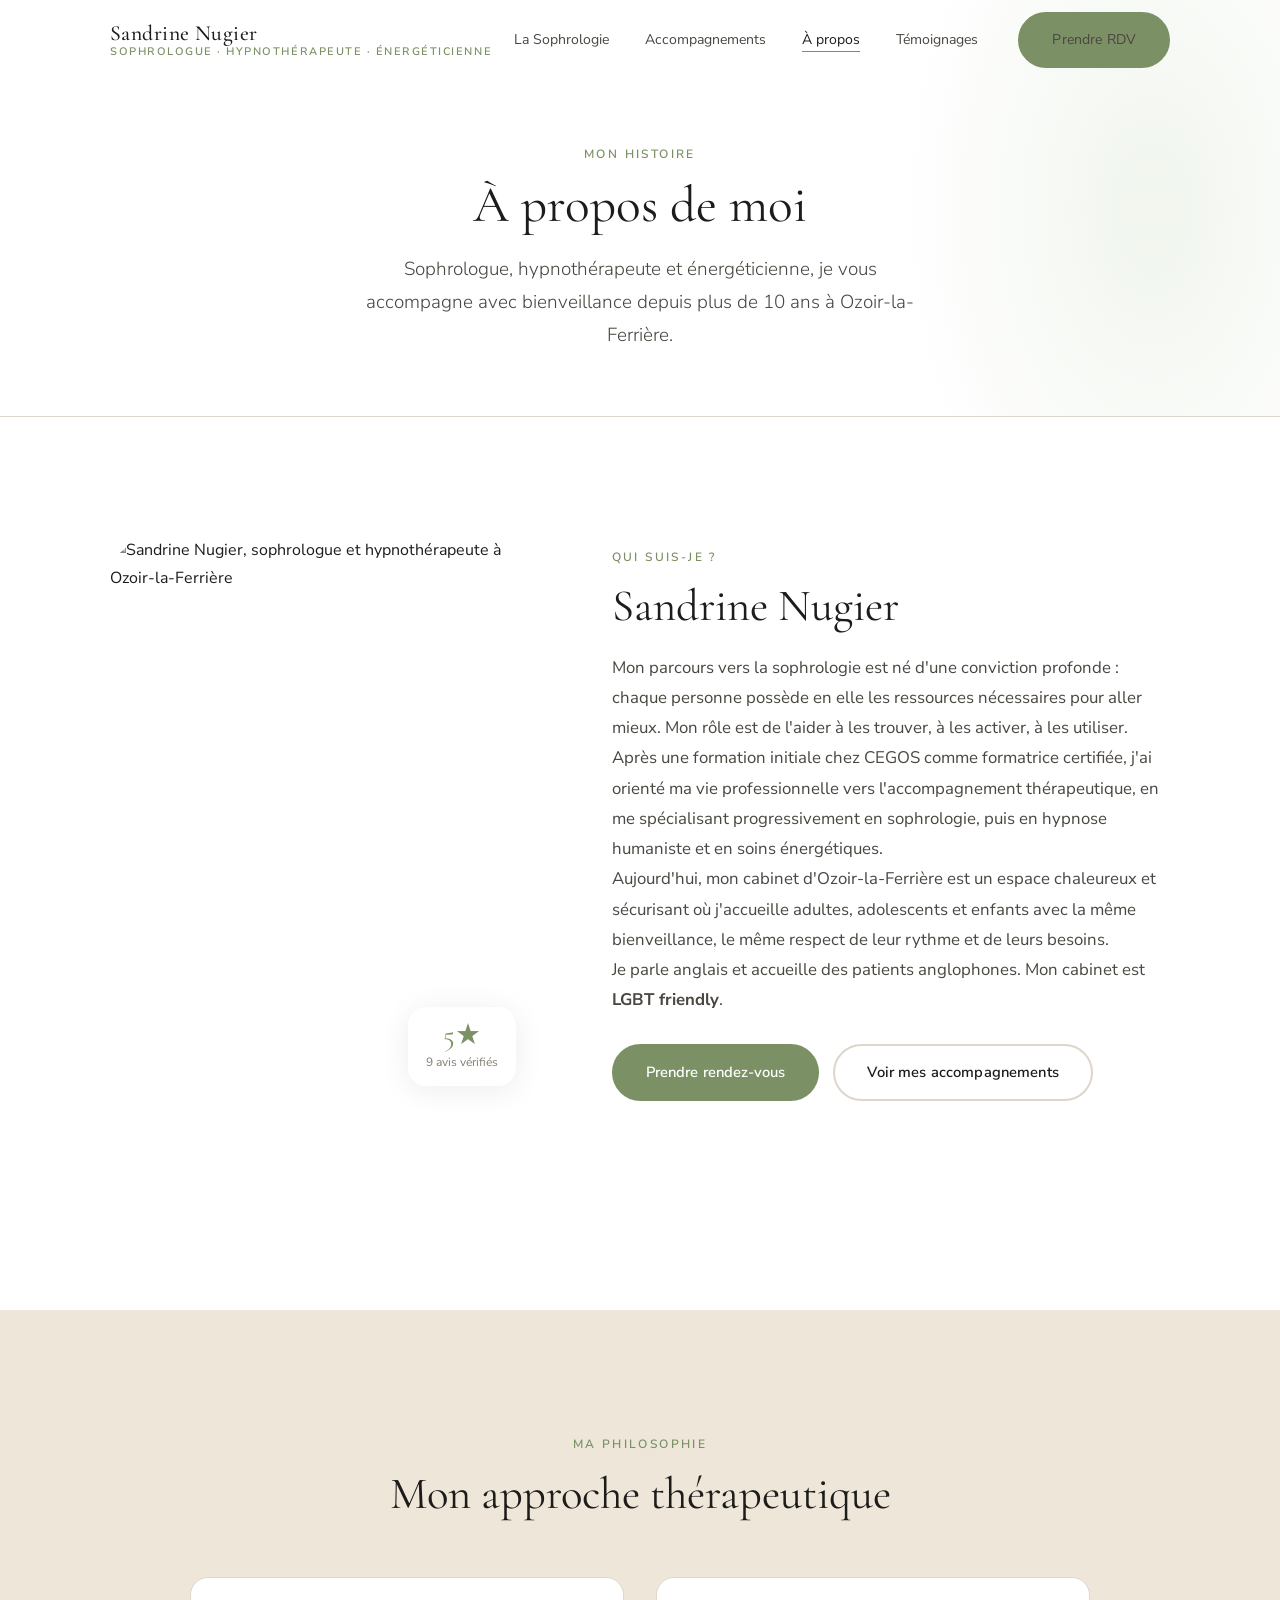
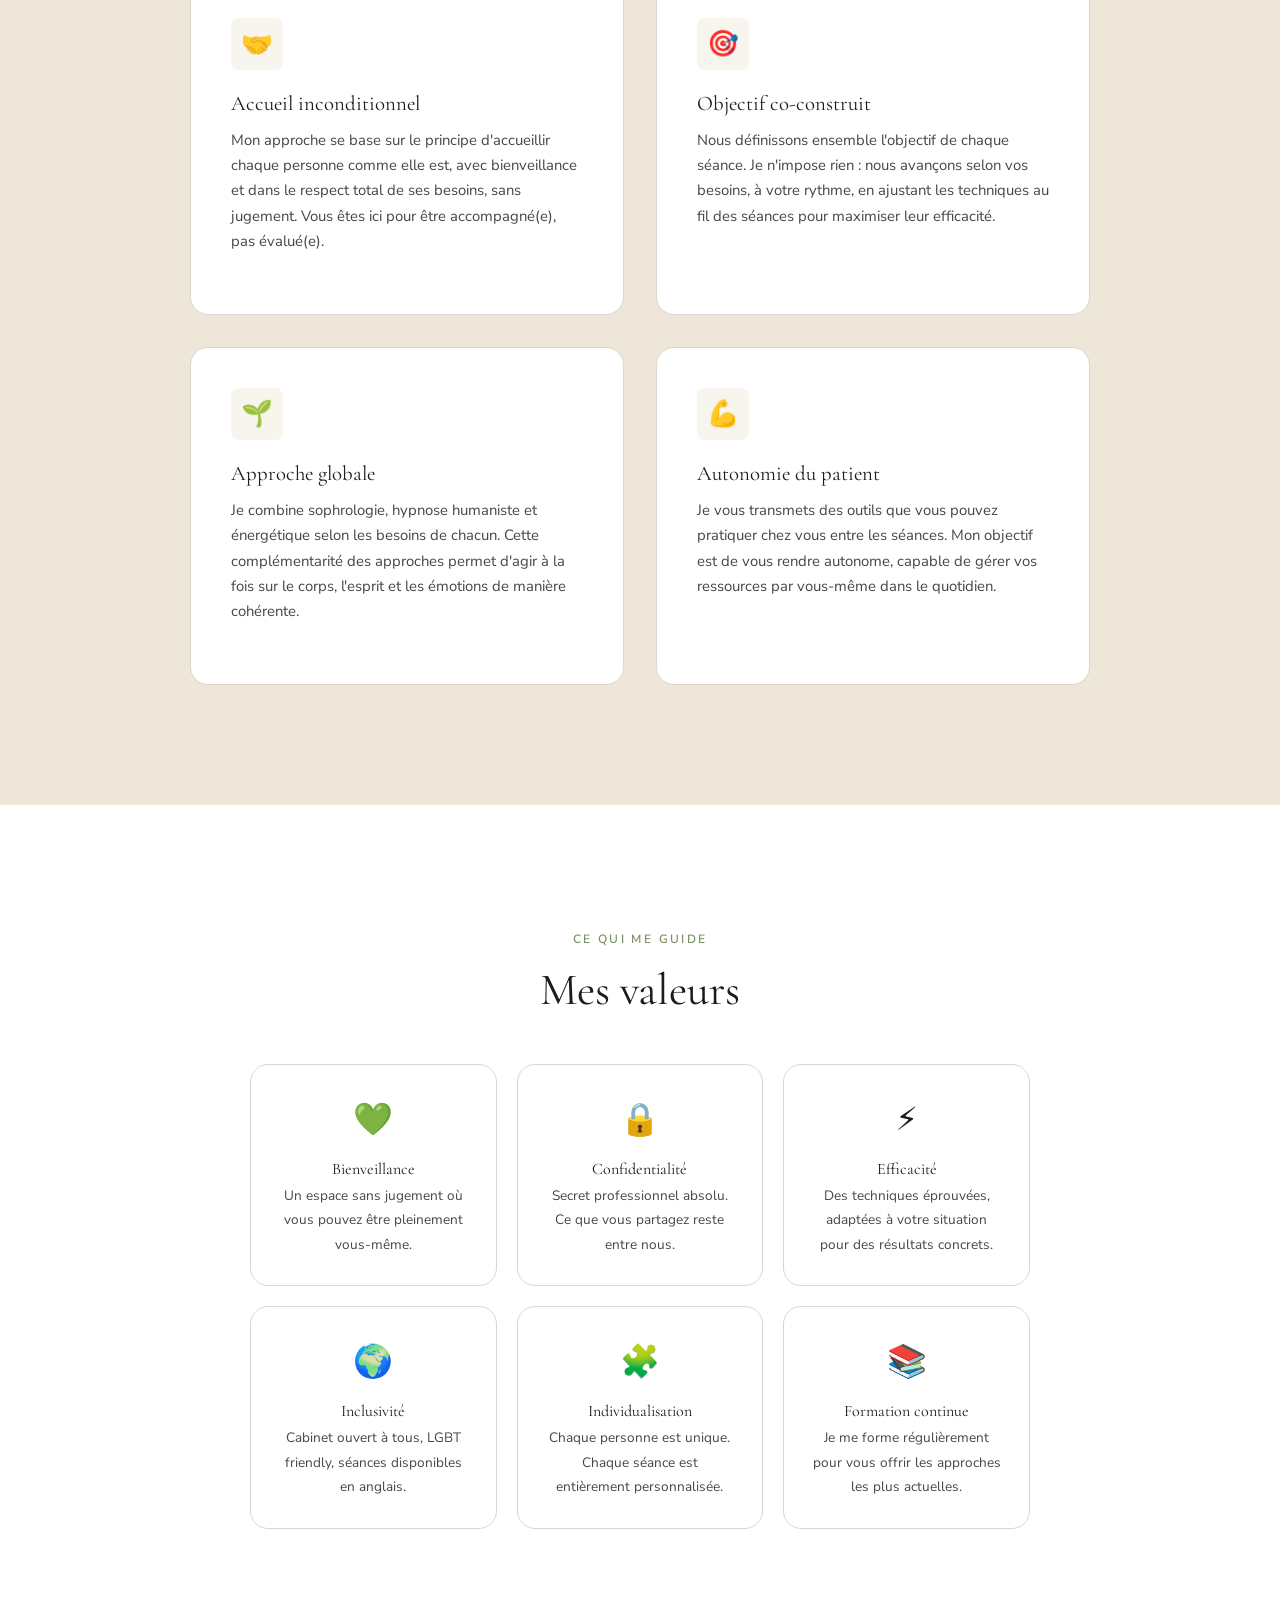
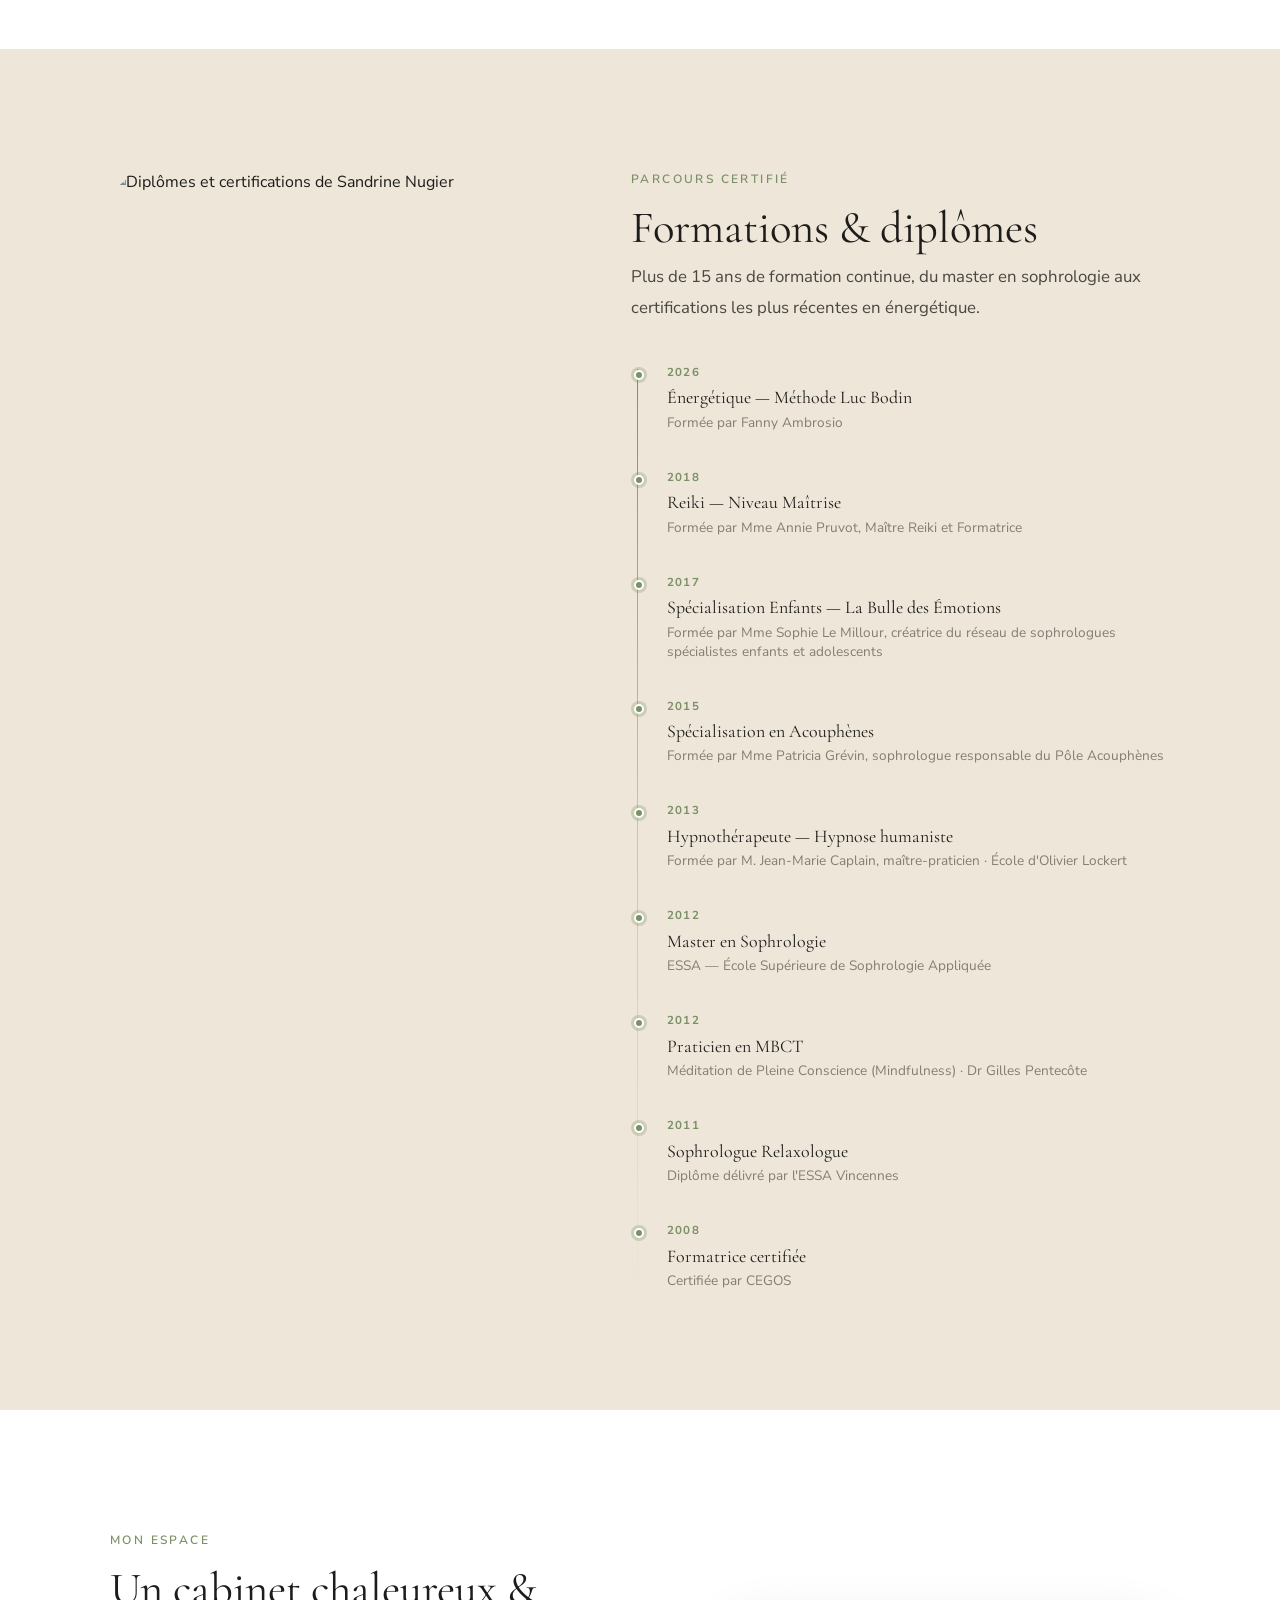
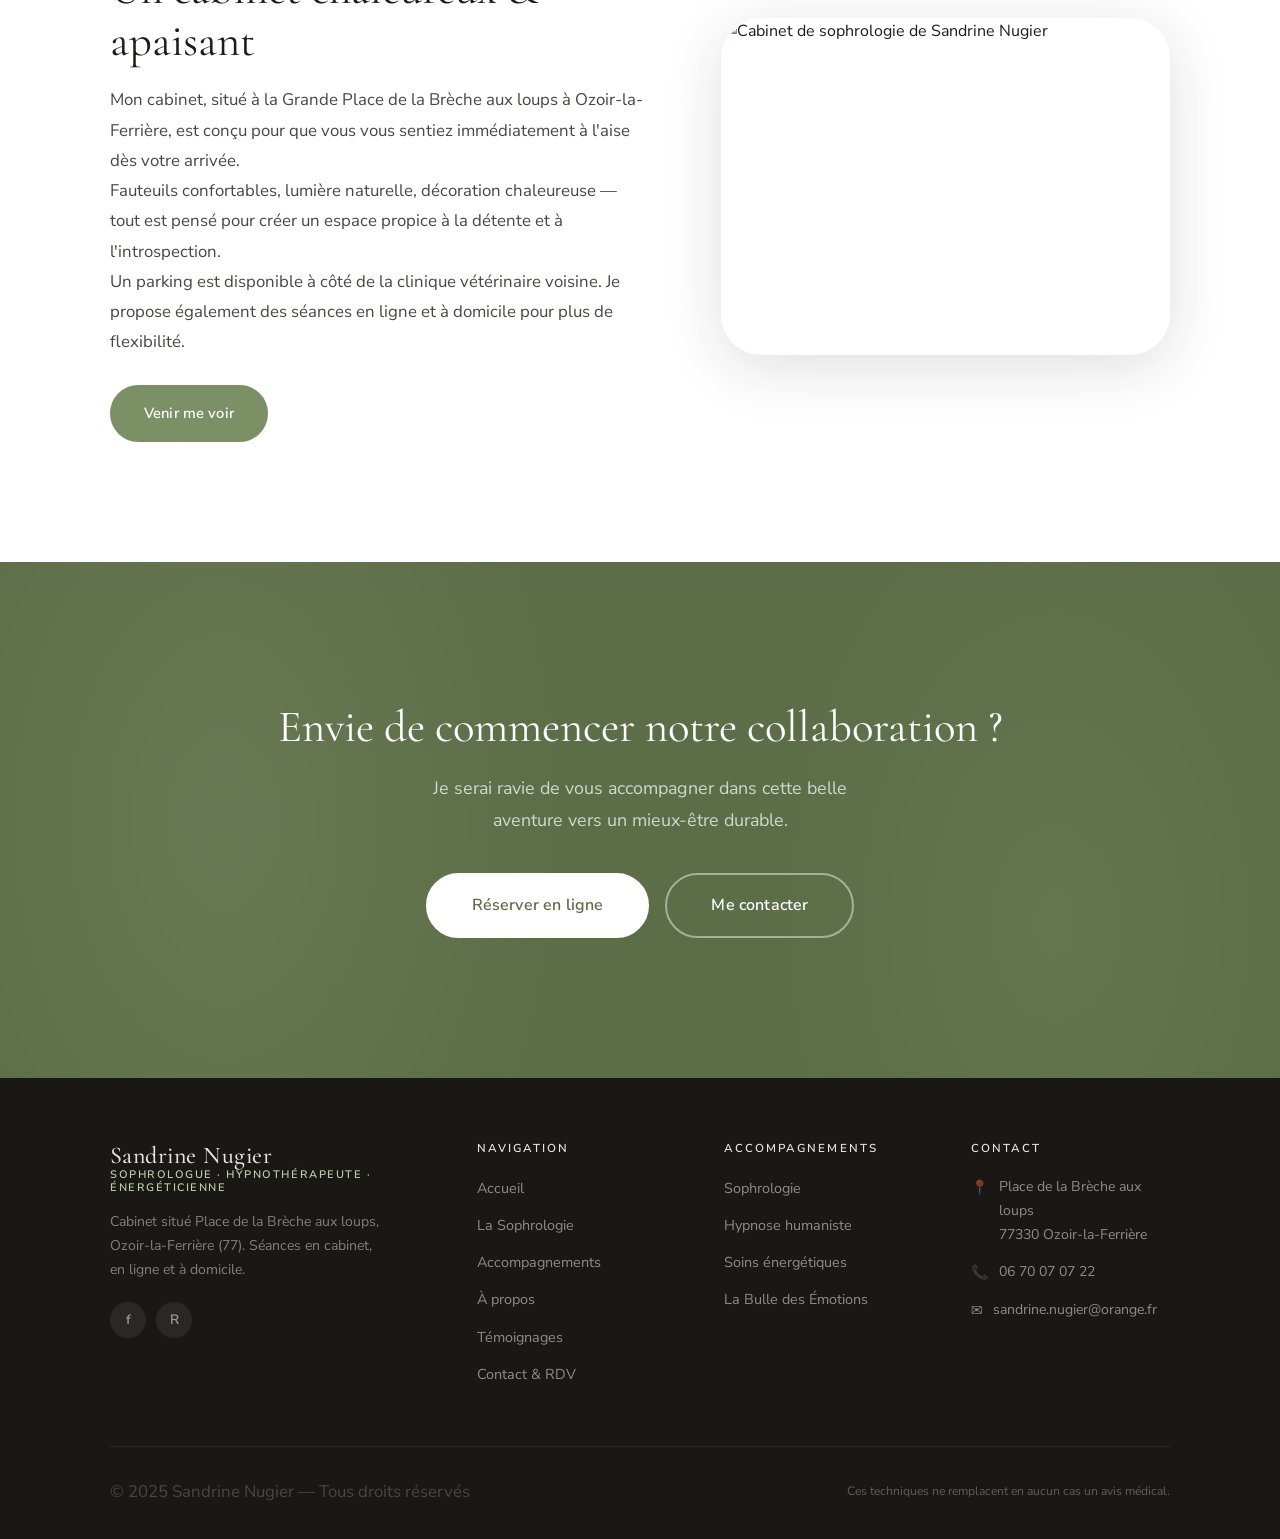
==== a-propos.html @ 546c3f15 "Mise à jour: utiliser la photo de profil Resalib en page d'accueil Remplacement de la photo portrait" ====
<!DOCTYPE html>
<html lang="fr">
<head>
  <meta charset="UTF-8">
  <meta name="viewport" content="width=device-width, initial-scale=1.0">
  <title>À propos — Sandrine Nugier, Sophrologue à Ozoir-la-Ferrière</title>
  <meta name="description" content="Découvrez Sandrine Nugier, sophrologue et hypnothérapeute certifiée à Ozoir-la-Ferrière. Son parcours, ses valeurs, ses formations et son approche bienveillante.">
  <link rel="preconnect" href="https://fonts.googleapis.com">
  <link rel="preconnect" href="https://fonts.gstatic.com" crossorigin>
  <link href="https://fonts.googleapis.com/css2?family=Cormorant+Garamond:ital,wght@0,300;0,400;0,500;0,600;1,300;1,400;1,500&family=Nunito+Sans:opsz,wght@6..12,300;6..12,400;6..12,600&display=swap" rel="stylesheet">
  <link rel="stylesheet" href="css/style.css">
</head>
<body>

  <!-- ======== NAVIGATION ======== -->
  <nav class="nav scrolled" id="nav">
    <div class="nav-inner">
      <a href="index.html" class="nav-logo">
        <span class="nav-logo-name">Sandrine Nugier</span>
        <span class="nav-logo-title">Sophrologue · Hypnothérapeute · Énergéticienne</span>
      </a>
      <ul class="nav-links">
        <li><a href="sophrologie.html">La Sophrologie</a></li>
        <li><a href="accompagnements.html">Accompagnements</a></li>
        <li><a href="a-propos.html">À propos</a></li>
        <li><a href="temoignages.html">Témoignages</a></li>
        <li class="nav-cta"><a href="contact.html" class="btn btn-primary">Prendre RDV</a></li>
      </ul>
      <button class="nav-burger" aria-label="Ouvrir le menu">
        <span></span><span></span><span></span>
      </button>
    </div>
  </nav>

  <!-- ======== PAGE HEADER ======== -->
  <header class="page-header">
    <div class="container">
      <span class="eyebrow">Mon histoire</span>
      <h1>À propos de moi</h1>
      <p class="lead">
        Sophrologue, hypnothérapeute et énergéticienne, je vous accompagne
        avec bienveillance depuis plus de 10 ans à Ozoir-la-Ferrière.
      </p>
    </div>
  </header>

  <!-- ======== ABOUT HERO ======== -->
  <section class="section section-white">
    <div class="container">
      <div class="about-hero-grid">
        <div class="fade-in" style="position:relative">
          <div class="about-photo">
            <img
              src="https://www.resalib.fr/app/images/partners/100744_portrait.jpeg?1738061260"
              alt="Sandrine Nugier, sophrologue et hypnothérapeute à Ozoir-la-Ferrière"
            >
          </div>
          <div class="about-photo-badge">
            <div class="about-photo-badge-num">5★</div>
            <div class="about-photo-badge-label">9 avis vérifiés</div>
          </div>
        </div>
        <div class="fade-in delay-1">
          <span class="eyebrow" style="display:block; margin-bottom:14px">Qui suis-je ?</span>
          <h2 style="margin-bottom:20px">Sandrine Nugier</h2>
          <p>
            Mon parcours vers la sophrologie est né d'une conviction profonde : chaque personne
            possède en elle les ressources nécessaires pour aller mieux. Mon rôle est de l'aider
            à les trouver, à les activer, à les utiliser.
          </p>
          <p>
            Après une formation initiale chez CEGOS comme formatrice certifiée, j'ai orienté
            ma vie professionnelle vers l'accompagnement thérapeutique, en me spécialisant
            progressivement en sophrologie, puis en hypnose humaniste et en soins énergétiques.
          </p>
          <p>
            Aujourd'hui, mon cabinet d'Ozoir-la-Ferrière est un espace chaleureux et sécurisant
            où j'accueille adultes, adolescents et enfants avec la même bienveillance,
            le même respect de leur rythme et de leurs besoins.
          </p>
          <p>
            Je parle anglais et accueille des patients anglophones. Mon cabinet est
            <strong>LGBT friendly</strong>.
          </p>
          <div style="margin-top:28px; display:flex; gap:14px; flex-wrap:wrap">
            <a href="contact.html" class="btn btn-primary">Prendre rendez-vous</a>
            <a href="accompagnements.html" class="btn btn-outline">Voir mes accompagnements</a>
          </div>
        </div>
      </div>
    </div>
  </section>

  <!-- ======== MON APPROCHE ======== -->
  <section class="section section-beige">
    <div class="container">
      <div style="text-align:center; max-width:560px; margin:0 auto 56px">
        <span class="eyebrow fade-in">Ma philosophie</span>
        <h2 class="fade-in delay-1" style="margin-top:12px">Mon approche thérapeutique</h2>
      </div>
      <div style="display:grid; grid-template-columns:1fr 1fr; gap:32px; max-width:900px; margin:0 auto">
        <div class="service-card fade-in">
          <div class="service-icon">🤝</div>
          <h3 style="font-size:1.3rem">Accueil inconditionnel</h3>
          <p style="font-size:0.93rem">
            Mon approche se base sur le principe d'accueillir chaque personne comme elle est,
            avec bienveillance et dans le respect total de ses besoins, sans jugement.
            Vous êtes ici pour être accompagné(e), pas évalué(e).
          </p>
        </div>
        <div class="service-card fade-in delay-1">
          <div class="service-icon">🎯</div>
          <h3 style="font-size:1.3rem">Objectif co-construit</h3>
          <p style="font-size:0.93rem">
            Nous définissons ensemble l'objectif de chaque séance. Je n'impose rien :
            nous avançons selon vos besoins, à votre rythme, en ajustant les techniques
            au fil des séances pour maximiser leur efficacité.
          </p>
        </div>
        <div class="service-card fade-in delay-2">
          <div class="service-icon">🌱</div>
          <h3 style="font-size:1.3rem">Approche globale</h3>
          <p style="font-size:0.93rem">
            Je combine sophrologie, hypnose humaniste et énergétique selon les besoins
            de chacun. Cette complémentarité des approches permet d'agir à la fois sur
            le corps, l'esprit et les émotions de manière cohérente.
          </p>
        </div>
        <div class="service-card fade-in delay-3">
          <div class="service-icon">💪</div>
          <h3 style="font-size:1.3rem">Autonomie du patient</h3>
          <p style="font-size:0.93rem">
            Je vous transmets des outils que vous pouvez pratiquer chez vous entre
            les séances. Mon objectif est de vous rendre autonome, capable de
            gérer vos ressources par vous-même dans le quotidien.
          </p>
        </div>
      </div>
    </div>
  </section>

  <!-- ======== MES VALEURS ======== -->
  <section class="section section-white">
    <div class="container" style="max-width:900px">
      <div style="text-align:center; margin-bottom:48px">
        <span class="eyebrow fade-in">Ce qui me guide</span>
        <h2 class="fade-in delay-1" style="margin-top:12px">Mes valeurs</h2>
      </div>
      <div class="about-values">
        <div class="value-card fade-in">
          <span class="value-emoji">💚</span>
          <h4>Bienveillance</h4>
          <p>Un espace sans jugement où vous pouvez être pleinement vous-même.</p>
        </div>
        <div class="value-card fade-in delay-1">
          <span class="value-emoji">🔒</span>
          <h4>Confidentialité</h4>
          <p>Secret professionnel absolu. Ce que vous partagez reste entre nous.</p>
        </div>
        <div class="value-card fade-in delay-2">
          <span class="value-emoji">⚡</span>
          <h4>Efficacité</h4>
          <p>Des techniques éprouvées, adaptées à votre situation pour des résultats concrets.</p>
        </div>
        <div class="value-card fade-in">
          <span class="value-emoji">🌍</span>
          <h4>Inclusivité</h4>
          <p>Cabinet ouvert à tous, LGBT friendly, séances disponibles en anglais.</p>
        </div>
        <div class="value-card fade-in delay-1">
          <span class="value-emoji">🧩</span>
          <h4>Individualisation</h4>
          <p>Chaque personne est unique. Chaque séance est entièrement personnalisée.</p>
        </div>
        <div class="value-card fade-in delay-2">
          <span class="value-emoji">📚</span>
          <h4>Formation continue</h4>
          <p>Je me forme régulièrement pour vous offrir les approches les plus actuelles.</p>
        </div>
      </div>
    </div>
  </section>

  <!-- ======== FORMATIONS / DIPLÔMES ======== -->
  <section class="section section-beige">
    <div class="container">
      <div style="display:grid; grid-template-columns:1fr 1.2fr; gap:72px; align-items:start">
        <div class="fade-in" style="position:relative">
          <div style="border-radius:var(--r-lg); overflow:hidden; aspect-ratio:3/4">
            <img
              src="https://www.resalib.fr/app/images/partners/100744_diplome.jpeg?1738061474"
              alt="Diplômes et certifications de Sandrine Nugier"
              style="width:100%; height:100%; object-fit:cover"
            >
          </div>
        </div>
        <div class="fade-in delay-1">
          <span class="eyebrow" style="display:block; margin-bottom:14px">Parcours certifié</span>
          <h2 style="margin-bottom:8px">Formations &amp; diplômes</h2>
          <p style="margin-bottom:8px">
            Plus de 15 ans de formation continue, du master en sophrologie
            aux certifications les plus récentes en énergétique.
          </p>
          <div class="timeline">

            <div class="timeline-item">
              <div class="timeline-year">2026</div>
              <div class="timeline-title">Énergétique — Méthode Luc Bodin</div>
              <div class="timeline-sub">Formée par Fanny Ambrosio</div>
            </div>

            <div class="timeline-item">
              <div class="timeline-year">2018</div>
              <div class="timeline-title">Reiki — Niveau Maîtrise</div>
              <div class="timeline-sub">Formée par Mme Annie Pruvot, Maître Reiki et Formatrice</div>
            </div>

            <div class="timeline-item">
              <div class="timeline-year">2017</div>
              <div class="timeline-title">Spécialisation Enfants — La Bulle des Émotions</div>
              <div class="timeline-sub">Formée par Mme Sophie Le Millour, créatrice du réseau de sophrologues spécialistes enfants et adolescents</div>
            </div>

            <div class="timeline-item">
              <div class="timeline-year">2015</div>
              <div class="timeline-title">Spécialisation en Acouphènes</div>
              <div class="timeline-sub">Formée par Mme Patricia Grévin, sophrologue responsable du Pôle Acouphènes</div>
            </div>

            <div class="timeline-item">
              <div class="timeline-year">2013</div>
              <div class="timeline-title">Hypnothérapeute — Hypnose humaniste</div>
              <div class="timeline-sub">Formée par M. Jean-Marie Caplain, maître-praticien · École d'Olivier Lockert</div>
            </div>

            <div class="timeline-item">
              <div class="timeline-year">2012</div>
              <div class="timeline-title">Master en Sophrologie</div>
              <div class="timeline-sub">ESSA — École Supérieure de Sophrologie Appliquée</div>
            </div>

            <div class="timeline-item">
              <div class="timeline-year">2012</div>
              <div class="timeline-title">Praticien en MBCT</div>
              <div class="timeline-sub">Méditation de Pleine Conscience (Mindfulness) · Dr Gilles Pentecôte</div>
            </div>

            <div class="timeline-item">
              <div class="timeline-year">2011</div>
              <div class="timeline-title">Sophrologue Relaxologue</div>
              <div class="timeline-sub">Diplôme délivré par l'ESSA Vincennes</div>
            </div>

            <div class="timeline-item" style="padding-bottom:0">
              <div class="timeline-year">2008</div>
              <div class="timeline-title">Formatrice certifiée</div>
              <div class="timeline-sub">Certifiée par CEGOS</div>
            </div>

          </div>
        </div>
      </div>
    </div>
  </section>

  <!-- ======== CABINET ======== -->
  <section class="section section-white">
    <div class="container">
      <div style="display:grid; grid-template-columns:1.2fr 1fr; gap:72px; align-items:center">
        <div class="fade-in">
          <span class="eyebrow" style="display:block; margin-bottom:14px">Mon espace</span>
          <h2 style="margin-bottom:18px">Un cabinet chaleureux &amp; apaisant</h2>
          <p>
            Mon cabinet, situé à la Grande Place de la Brèche aux loups à Ozoir-la-Ferrière,
            est conçu pour que vous vous sentiez immédiatement à l'aise dès votre arrivée.
          </p>
          <p>
            Fauteuils confortables, lumière naturelle, décoration chaleureuse — tout
            est pensé pour créer un espace propice à la détente et à l'introspection.
          </p>
          <p>
            Un parking est disponible à côté de la clinique vétérinaire voisine.
            Je propose également des séances en ligne et à domicile pour plus de flexibilité.
          </p>
          <div style="margin-top:28px">
            <a href="contact.html" class="btn btn-primary">Venir me voir</a>
          </div>
        </div>
        <div class="fade-in delay-1">
          <div style="border-radius:var(--r-lg); overflow:hidden; aspect-ratio:4/3; box-shadow:var(--shadow-lg)">
            <img
              src="https://www.resalib.fr/app/images/partners/100744_cabinet.jpeg?1738061444"
              alt="Cabinet de sophrologie de Sandrine Nugier"
              style="width:100%; height:100%; object-fit:cover"
            >
          </div>
        </div>
      </div>
    </div>
  </section>

  <!-- ======== CTA ======== -->
  <section class="cta-section">
    <div class="container" style="position:relative;z-index:1">
      <h2>Envie de commencer notre collaboration&nbsp;?</h2>
      <p>Je serai ravie de vous accompagner dans cette belle aventure vers un mieux-être durable.</p>
      <div class="cta-actions">
        <a href="https://www.resalib.fr/agenda/100744?src=profile" target="_blank" rel="noopener" class="btn btn-white btn-lg">Réserver en ligne</a>
        <a href="contact.html" class="btn btn-outline-white btn-lg">Me contacter</a>
      </div>
    </div>
  </section>

  <!-- ======== FOOTER ======== -->
  <footer class="footer">
    <div class="container">
      <div class="footer-grid">
        <div class="footer-brand">
          <a href="index.html" class="nav-logo">
            <span class="nav-logo-name">Sandrine Nugier</span>
            <span class="nav-logo-title">Sophrologue · Hypnothérapeute · Énergéticienne</span>
          </a>
          <p class="footer-desc">Cabinet situé Place de la Brèche aux loups, Ozoir-la-Ferrière (77). Séances en cabinet, en ligne et à domicile.</p>
          <div class="footer-social" style="margin-top:20px">
            <a href="https://www.facebook.com/sandrine.nugier.sophrologie/" target="_blank" rel="noopener" aria-label="Facebook">f</a>
            <a href="https://www.resalib.fr/praticien/100744-sandrine-nugier-sophrologue-ozoir-la-ferriere" target="_blank" rel="noopener" aria-label="Resalib">R</a>
          </div>
        </div>
        <div class="footer-col">
          <h4>Navigation</h4>
          <ul>
            <li><a href="index.html">Accueil</a></li>
            <li><a href="sophrologie.html">La Sophrologie</a></li>
            <li><a href="accompagnements.html">Accompagnements</a></li>
            <li><a href="a-propos.html">À propos</a></li>
            <li><a href="temoignages.html">Témoignages</a></li>
            <li><a href="contact.html">Contact &amp; RDV</a></li>
          </ul>
        </div>
        <div class="footer-col">
          <h4>Accompagnements</h4>
          <ul>
            <li><a href="accompagnements.html#sophrologie">Sophrologie</a></li>
            <li><a href="accompagnements.html#hypnose">Hypnose humaniste</a></li>
            <li><a href="accompagnements.html#energetique">Soins énergétiques</a></li>
            <li><a href="accompagnements.html#enfants">La Bulle des Émotions</a></li>
          </ul>
        </div>
        <div class="footer-col">
          <h4>Contact</h4>
          <div class="footer-contact-item">
            <span class="footer-contact-icon">📍</span>
            <span>Place de la Brèche aux loups<br>77330 Ozoir-la-Ferrière</span>
          </div>
          <div class="footer-contact-item">
            <span class="footer-contact-icon">📞</span>
            <a href="tel:+33670070722">06 70 07 07 22</a>
          </div>
          <div class="footer-contact-item">
            <span class="footer-contact-icon">✉️</span>
            <a href="mailto:sandrine.nugier@orange.fr">sandrine.nugier@orange.fr</a>
          </div>
        </div>
      </div>
      <div class="footer-bottom">
        <p>© 2025 Sandrine Nugier — Tous droits réservés</p>
        <p style="color:rgba(255,255,255,0.3); font-size:0.76rem">Ces techniques ne remplacent en aucun cas un avis médical.</p>
      </div>
    </div>
  </footer>

  <script src="js/main.js"></script>
</body>
</html>
---- css/style.css ----
/* ========================================
   GOOGLE FONTS
======================================== */
@import url('https://fonts.googleapis.com/css2?family=Cormorant+Garamond:ital,wght@0,300;0,400;0,500;0,600;1,300;1,400;1,500&family=Nunito+Sans:opsz,wght@6..12,300;6..12,400;6..12,600&display=swap');

/* ========================================
   CSS VARIABLES
======================================== */
:root {
  --cream:       #F8F4EE;
  --beige:       #EDE6D9;
  --sage:        #7B9165;
  --sage-light:  #B8CEAA;
  --sage-dark:   #5C6E47;
  --warm:        #C4A882;
  --text-dark:   #1E1C1A;
  --text-mid:    #4A4640;
  --text-light:  #847D74;
  --white:       #FFFFFF;
  --border:      #DDD6CC;
  --gold:        #E8A930;

  --font-serif:  'Cormorant Garamond', Georgia, serif;
  --font-sans:   'Nunito Sans', system-ui, sans-serif;

  --nav-h:     80px;
  --max-w:     1180px;
  --pad-x:     clamp(20px, 5vw, 60px);

  --ease:      cubic-bezier(0.4, 0, 0.2, 1);
  --dur:       0.35s;

  --shadow:    0 4px 30px rgba(30, 28, 26, 0.08);
  --shadow-lg: 0 12px 60px rgba(30, 28, 26, 0.14);
  --r-sm:      8px;
  --r-md:      18px;
  --r-lg:      40px;
}

/* ========================================
   RESET & BASE
======================================== */
*, *::before, *::after { box-sizing: border-box; margin: 0; padding: 0; }
html { scroll-behavior: smooth; font-size: 16px; }
body {
  font-family: var(--font-sans);
  background: var(--cream);
  color: var(--text-dark);
  line-height: 1.7;
  -webkit-font-smoothing: antialiased;
  overflow-x: hidden;
}
img { max-width: 100%; height: auto; display: block; }
a { color: inherit; text-decoration: none; }
ul { list-style: none; }

/* ========================================
   TYPOGRAPHY
======================================== */
h1, h2, h3, h4 {
  font-family: var(--font-serif);
  font-weight: 400;
  line-height: 1.15;
  color: var(--text-dark);
}
h1 { font-size: clamp(2.6rem, 5.5vw, 4.8rem); }
h2 { font-size: clamp(1.9rem, 3.5vw, 3.2rem); }
h3 { font-size: clamp(1.35rem, 2.2vw, 1.9rem); }
h4 { font-size: 1.2rem; }

p { font-size: 1.05rem; color: var(--text-mid); line-height: 1.8; }

.eyebrow {
  font-family: var(--font-sans);
  font-size: 0.75rem;
  font-weight: 600;
  letter-spacing: 0.2em;
  text-transform: uppercase;
  color: var(--sage);
}
.lead {
  font-size: 1.18rem;
  font-weight: 300;
  color: var(--text-mid);
  line-height: 1.75;
}

/* ========================================
   LAYOUT UTILITIES
======================================== */
.container {
  max-width: var(--max-w);
  margin: 0 auto;
  padding: 0 var(--pad-x);
}
.section {
  padding: clamp(70px, 10vw, 120px) 0;
}
.text-center { text-align: center; }

/* ========================================
   BUTTONS
======================================== */
.btn {
  display: inline-flex;
  align-items: center;
  gap: 8px;
  padding: 14px 32px;
  border-radius: 100px;
  font-family: var(--font-sans);
  font-size: 0.92rem;
  font-weight: 600;
  cursor: pointer;
  transition: all var(--dur) var(--ease);
  border: 2px solid transparent;
  white-space: nowrap;
  letter-spacing: 0.01em;
}
.btn-primary {
  background: var(--sage);
  color: var(--white);
  border-color: var(--sage);
}
.btn-primary:hover {
  background: var(--sage-dark);
  border-color: var(--sage-dark);
  transform: translateY(-2px);
  box-shadow: 0 8px 24px rgba(123, 145, 101, 0.35);
}
.btn-outline {
  background: transparent;
  color: var(--text-dark);
  border-color: var(--border);
}
.btn-outline:hover {
  background: var(--white);
  border-color: var(--text-dark);
  transform: translateY(-2px);
}
.btn-lg { padding: 17px 44px; font-size: 1rem; }
.btn-white {
  background: var(--white);
  color: var(--sage-dark);
  border-color: var(--white);
}
.btn-white:hover {
  background: var(--cream);
  transform: translateY(-2px);
  box-shadow: 0 8px 24px rgba(0,0,0,0.18);
}
.btn-outline-white {
  background: transparent;
  color: var(--white);
  border-color: rgba(255,255,255,0.45);
}
.btn-outline-white:hover {
  background: rgba(255,255,255,0.1);
  border-color: var(--white);
}

/* ========================================
   NAVIGATION
======================================== */
.nav {
  position: fixed;
  top: 0; left: 0; right: 0;
  z-index: 1000;
  height: var(--nav-h);
  display: flex;
  align-items: center;
  transition: background var(--dur) var(--ease), box-shadow var(--dur) var(--ease);
}
.nav.scrolled {
  background: rgba(248, 244, 238, 0.96);
  backdrop-filter: blur(20px);
  -webkit-backdrop-filter: blur(20px);
  box-shadow: 0 1px 0 var(--border);
}
.nav-inner {
  width: 100%;
  max-width: var(--max-w);
  margin: 0 auto;
  padding: 0 var(--pad-x);
  display: flex;
  align-items: center;
  justify-content: space-between;
}
.nav-logo {
  display: flex;
  flex-direction: column;
  line-height: 1.15;
}
.nav-logo-name {
  font-family: var(--font-serif);
  font-size: 1.35rem;
  font-weight: 500;
  color: var(--text-dark);
  letter-spacing: 0.02em;
}
.nav-logo-title {
  font-size: 0.68rem;
  font-weight: 600;
  letter-spacing: 0.14em;
  text-transform: uppercase;
  color: var(--sage);
}
.nav-links {
  display: flex;
  align-items: center;
  gap: 36px;
}
.nav-links a {
  font-size: 0.88rem;
  font-weight: 400;
  color: var(--text-mid);
  position: relative;
  transition: color var(--dur) var(--ease);
}
.nav-links a:not(.btn)::after {
  content: '';
  position: absolute;
  bottom: -3px; left: 0;
  width: 0; height: 1px;
  background: var(--sage);
  transition: width var(--dur) var(--ease);
}
.nav-links a:hover:not(.btn),
.nav-links a.active:not(.btn) { color: var(--text-dark); }
.nav-links a:hover:not(.btn)::after,
.nav-links a.active:not(.btn)::after { width: 100%; }
.nav-cta { margin-left: 4px; }

.nav-burger {
  display: none;
  flex-direction: column;
  gap: 5px;
  cursor: pointer;
  padding: 6px;
  background: none;
  border: none;
}
.nav-burger span {
  display: block;
  width: 24px; height: 2px;
  background: var(--text-dark);
  border-radius: 2px;
  transition: var(--dur) var(--ease);
}
.nav-burger.active span:nth-child(1) { transform: translateY(7px) rotate(45deg); }
.nav-burger.active span:nth-child(2) { opacity: 0; }
.nav-burger.active span:nth-child(3) { transform: translateY(-7px) rotate(-45deg); }

/* ========================================
   HERO — HOMEPAGE
======================================== */
.hero {
  min-height: 100vh;
  display: flex;
  align-items: center;
  position: relative;
  overflow: hidden;
  padding-top: var(--nav-h);
}
.hero-bg {
  position: absolute; inset: 0;
  background:
    radial-gradient(ellipse 65% 80% at 80% 50%, rgba(180, 206, 170, 0.22) 0%, transparent 70%),
    radial-gradient(ellipse 40% 55% at 15% 75%, rgba(196, 168, 130, 0.14) 0%, transparent 65%),
    var(--cream);
  z-index: 0;
}
.hero-inner {
  position: relative;
  z-index: 1;
  display: grid;
  grid-template-columns: 1.1fr 1fr;
  gap: 80px;
  align-items: center;
  width: 100%;
  max-width: var(--max-w);
  margin: 0 auto;
  padding: 60px var(--pad-x);
}
.hero-eyebrow {
  display: inline-flex;
  align-items: center;
  gap: 12px;
  margin-bottom: 28px;
}
.hero-eyebrow::before {
  content: '';
  display: block;
  width: 32px; height: 1px;
  background: var(--sage);
}
.hero h1 {
  font-weight: 400;
  line-height: 1.08;
  margin-bottom: 22px;
}
.hero h1 em {
  font-style: italic;
  color: var(--sage-dark);
}
.hero-desc {
  font-size: 1.12rem;
  color: var(--text-mid);
  margin-bottom: 36px;
  line-height: 1.75;
  max-width: 520px;
}
.hero-actions {
  display: flex;
  gap: 14px;
  flex-wrap: wrap;
}
.hero-tags {
  display: flex;
  flex-wrap: wrap;
  gap: 10px;
  margin-top: 44px;
}
.tag {
  display: inline-flex;
  align-items: center;
  padding: 6px 14px;
  background: var(--white);
  border: 1px solid var(--border);
  border-radius: 100px;
  font-size: 0.8rem;
  color: var(--text-mid);
}

/* Hero Visual */
.hero-visual {
  display: flex;
  justify-content: flex-end;
  align-items: center;
}
.hero-photo-wrap {
  position: relative;
  width: 100%;
  max-width: 440px;
}
.hero-photo-bg {
  position: absolute;
  inset: 24px -24px -24px 24px;
  background: var(--sage-light);
  border-radius: var(--r-lg);
  opacity: 0.35;
}
.hero-photo {
  position: relative;
  border-radius: var(--r-lg);
  overflow: hidden;
  aspect-ratio: 4/5;
  box-shadow: var(--shadow-lg);
}
.hero-photo img {
  width: 100%;
  height: 100%;
  object-fit: cover;
  object-position: center top;
  transition: transform 0.8s var(--ease);
}
.hero-photo:hover img { transform: scale(1.03); }

.hero-badge {
  position: absolute;
  bottom: 32px; left: -32px;
  background: var(--white);
  border-radius: var(--r-md);
  padding: 16px 20px;
  box-shadow: var(--shadow);
  display: flex;
  align-items: center;
  gap: 12px;
  min-width: 190px;
}
.hero-badge-stars { color: var(--gold); font-size: 0.95rem; letter-spacing: 1px; }
.hero-badge-text { font-size: 0.82rem; color: var(--text-mid); line-height: 1.35; }
.hero-badge-text strong { display: block; color: var(--text-dark); font-weight: 600; font-size: 0.9rem; }

/* ========================================
   INTRO SECTION
======================================== */
.section-white { background: var(--white); }
.section-beige { background: var(--beige); }
.section-sage { background: var(--sage-dark); }

.intro-grid {
  display: grid;
  grid-template-columns: 1fr 1.25fr;
  gap: 80px;
  align-items: center;
}
.intro-visual { position: relative; }
.intro-img {
  border-radius: var(--r-lg);
  overflow: hidden;
  aspect-ratio: 4/3.2;
}
.intro-img img { width: 100%; height: 100%; object-fit: cover; }
.intro-blob {
  position: absolute;
  border-radius: 50%;
  z-index: -1;
}
.intro-blob-1 {
  top: -28px; right: -28px;
  width: 130px; height: 130px;
  background: var(--sage-light);
  opacity: 0.45;
}
.intro-blob-2 {
  bottom: -18px; left: -18px;
  width: 90px; height: 90px;
  background: var(--beige);
  opacity: 0.9;
}
.intro-content .eyebrow { margin-bottom: 14px; display: block; }
.intro-content h2 { margin-bottom: 20px; }
.intro-content p { margin-bottom: 18px; }

.intro-stats {
  display: flex;
  gap: 36px;
  margin-top: 36px;
  padding-top: 32px;
  border-top: 1px solid var(--border);
}
.stat-num {
  font-family: var(--font-serif);
  font-size: 2.4rem;
  font-weight: 500;
  color: var(--sage);
  line-height: 1;
}
.stat-label {
  font-size: 0.82rem;
  color: var(--text-light);
  margin-top: 4px;
}

/* ========================================
   SERVICES GRID
======================================== */
.services-grid {
  display: grid;
  grid-template-columns: repeat(2, 1fr);
  gap: 24px;
  margin-top: 48px;
}
.service-card {
  background: var(--white);
  border-radius: var(--r-md);
  padding: 40px;
  border: 1px solid var(--border);
  transition: all var(--dur) var(--ease);
  position: relative;
  overflow: hidden;
}
.service-card::before {
  content: '';
  position: absolute;
  top: 0; left: 0; right: 0;
  height: 3px;
  background: linear-gradient(90deg, var(--sage), var(--sage-light));
  transform: scaleX(0);
  transform-origin: left;
  transition: transform var(--dur) var(--ease);
}
.service-card:hover {
  transform: translateY(-6px);
  box-shadow: var(--shadow-lg);
  border-color: transparent;
}
.service-card:hover::before { transform: scaleX(1); }

.service-icon {
  width: 52px; height: 52px;
  background: var(--cream);
  border-radius: var(--r-sm);
  display: flex;
  align-items: center;
  justify-content: center;
  margin-bottom: 22px;
  font-size: 1.6rem;
}
.service-card h3 { font-size: 1.5rem; margin-bottom: 12px; }
.service-card p { font-size: 0.95rem; margin-bottom: 20px; line-height: 1.7; }
.service-tags { display: flex; flex-wrap: wrap; gap: 8px; }
.service-tag {
  font-size: 0.78rem;
  padding: 4px 12px;
  background: var(--cream);
  border-radius: 100px;
  color: var(--text-mid);
}
.service-link {
  display: inline-flex;
  align-items: center;
  gap: 6px;
  margin-top: 22px;
  font-size: 0.88rem;
  font-weight: 600;
  color: var(--sage);
  transition: gap var(--dur) var(--ease);
}
.service-link:hover { gap: 10px; }

/* ========================================
   TESTIMONIALS
======================================== */
.testimonials-grid {
  display: grid;
  grid-template-columns: repeat(3, 1fr);
  gap: 24px;
  margin-top: 48px;
}
.testimonial-card {
  background: var(--white);
  border-radius: var(--r-md);
  padding: 36px;
  position: relative;
  transition: transform var(--dur) var(--ease), box-shadow var(--dur) var(--ease);
}
.testimonial-card:hover {
  transform: translateY(-4px);
  box-shadow: var(--shadow);
}
.testimonial-stars {
  color: var(--gold);
  font-size: 0.88rem;
  letter-spacing: 2px;
  margin-bottom: 16px;
}
.testimonial-text {
  font-size: 0.95rem;
  color: var(--text-mid);
  line-height: 1.72;
  font-style: italic;
  margin-bottom: 24px;
  position: relative;
}
.testimonial-quote {
  font-family: var(--font-serif);
  font-size: 4rem;
  color: var(--sage-light);
  line-height: 0;
  vertical-align: -1rem;
  margin-right: 2px;
}
.testimonial-author { display: flex; align-items: center; gap: 12px; }
.testimonial-avatar {
  width: 40px; height: 40px;
  border-radius: 50%;
  background: var(--sage-light);
  display: flex;
  align-items: center;
  justify-content: center;
  font-family: var(--font-serif);
  font-size: 1.1rem;
  color: var(--sage-dark);
  font-weight: 500;
  flex-shrink: 0;
}
.testimonial-name { font-weight: 600; font-size: 0.88rem; color: var(--text-dark); }
.testimonial-date { font-size: 0.75rem; color: var(--text-light); margin-top: 2px; }

/* Rating summary */
.rating-summary {
  background: var(--white);
  border-radius: var(--r-md);
  padding: 40px;
  border: 1px solid var(--border);
  margin-bottom: 48px;
  display: flex;
  align-items: center;
  justify-content: center;
  gap: 60px;
  flex-wrap: wrap;
}
.rating-big {
  font-family: var(--font-serif);
  font-size: 5rem;
  font-weight: 300;
  color: var(--sage);
  line-height: 1;
}
.rating-stars-big { font-size: 1.4rem; color: var(--gold); letter-spacing: 4px; }
.rating-label { font-size: 0.88rem; color: var(--text-light); margin-top: 6px; }
.rating-divider { width: 1px; height: 80px; background: var(--border); }

/* ========================================
   CTA SECTION
======================================== */
.cta-section {
  background: var(--sage-dark);
  color: var(--white);
  text-align: center;
  padding: clamp(80px, 12vw, 140px) 0;
  position: relative;
  overflow: hidden;
}
.cta-section::before {
  content: '';
  position: absolute;
  top: -60%; left: -10%;
  width: 55%; height: 220%;
  background: radial-gradient(ellipse at center, rgba(255,255,255,0.07) 0%, transparent 70%);
  pointer-events: none;
}
.cta-section::after {
  content: '';
  position: absolute;
  bottom: -60%; right: -5%;
  width: 45%; height: 180%;
  background: radial-gradient(ellipse at center, rgba(255,255,255,0.05) 0%, transparent 70%);
  pointer-events: none;
}
.cta-section h2 { color: var(--white); margin-bottom: 18px; }
.cta-section > .container > p { color: rgba(255,255,255,0.72); font-size: 1.12rem; max-width: 480px; margin: 0 auto 36px; }
.cta-actions { display: flex; gap: 16px; justify-content: center; flex-wrap: wrap; }

/* ========================================
   FOOTER
======================================== */
.footer {
  background: #1A1815;
  color: rgba(255,255,255,0.55);
  padding: 64px 0 32px;
}
.footer-grid {
  display: grid;
  grid-template-columns: 1.6fr 1fr 1fr 1fr;
  gap: 48px;
  padding-bottom: 48px;
  border-bottom: 1px solid rgba(255,255,255,0.07);
}
.footer-brand .nav-logo-name { color: rgba(255,255,255,0.88); font-size: 1.5rem; }
.footer-brand .nav-logo-title { color: var(--sage-light); }
.footer-desc {
  font-size: 0.88rem;
  line-height: 1.7;
  color: rgba(255,255,255,0.45);
  margin-top: 16px;
  max-width: 280px;
}
.footer-col h4 {
  font-family: var(--font-sans);
  font-size: 0.72rem;
  font-weight: 600;
  letter-spacing: 0.18em;
  text-transform: uppercase;
  color: rgba(255,255,255,0.88);
  margin-bottom: 20px;
}
.footer-col ul li { margin-bottom: 10px; }
.footer-col ul li a {
  font-size: 0.9rem;
  color: rgba(255,255,255,0.5);
  transition: color var(--dur) var(--ease);
}
.footer-col ul li a:hover { color: var(--white); }

.footer-contact-item {
  display: flex;
  align-items: flex-start;
  gap: 10px;
  margin-bottom: 13px;
  font-size: 0.88rem;
  color: rgba(255,255,255,0.5);
}
.footer-contact-icon { flex-shrink: 0; margin-top: 1px; }
.footer-contact-item a { color: rgba(255,255,255,0.5); transition: color var(--dur) var(--ease); }
.footer-contact-item a:hover { color: var(--white); }

.footer-bottom {
  display: flex;
  align-items: center;
  justify-content: space-between;
  padding-top: 30px;
  font-size: 0.8rem;
  gap: 16px;
  flex-wrap: wrap;
}
.footer-social { display: flex; gap: 10px; }
.footer-social a {
  width: 36px; height: 36px;
  border-radius: 50%;
  background: rgba(255,255,255,0.07);
  display: flex;
  align-items: center;
  justify-content: center;
  color: rgba(255,255,255,0.55);
  transition: all var(--dur) var(--ease);
  font-size: 0.85rem;
  font-weight: 600;
}
.footer-social a:hover { background: var(--sage); color: var(--white); }

/* ========================================
   PAGE HEADER (inner pages)
======================================== */
.page-header {
  padding: calc(var(--nav-h) + 64px) 0 64px;
  background: var(--white);
  text-align: center;
  border-bottom: 1px solid var(--border);
  position: relative;
  overflow: hidden;
}
.page-header::before {
  content: '';
  position: absolute;
  top: -50%; right: -10%;
  width: 40%; height: 200%;
  background: radial-gradient(ellipse at center, rgba(184, 206, 170, 0.2) 0%, transparent 70%);
  pointer-events: none;
}
.page-header .eyebrow { margin-bottom: 12px; display: block; }
.page-header h1 { font-size: clamp(2.2rem, 4vw, 3.6rem); }
.page-header .lead {
  max-width: 580px;
  margin: 18px auto 0;
}

/* ========================================
   SOPHROLOGIE PAGE
======================================== */
.content-block {
  display: grid;
  grid-template-columns: 1fr 1.3fr;
  gap: 64px;
  align-items: center;
  margin-bottom: 80px;
}
.content-block.reverse { direction: rtl; }
.content-block.reverse > * { direction: ltr; }
.content-img {
  border-radius: var(--r-lg);
  overflow: hidden;
  aspect-ratio: 4/3;
}
.content-img img { width: 100%; height: 100%; object-fit: cover; }
.content-text .eyebrow { margin-bottom: 12px; display: block; }
.content-text h2 { margin-bottom: 16px; }
.content-text h3 { margin-bottom: 10px; }
.content-text p { margin-bottom: 14px; }
.content-text ul {
  list-style: none;
  margin: 12px 0;
}
.content-text ul li {
  display: flex;
  align-items: flex-start;
  gap: 10px;
  padding: 8px 0;
  font-size: 0.97rem;
  color: var(--text-mid);
  border-bottom: 1px solid var(--border);
}
.content-text ul li:last-child { border-bottom: none; }
.content-text ul li::before {
  content: '✦';
  color: var(--sage);
  font-size: 0.6rem;
  flex-shrink: 0;
  margin-top: 6px;
}

.steps-list { margin: 24px 0; }
.step-item {
  display: grid;
  grid-template-columns: 48px 1fr;
  gap: 20px;
  margin-bottom: 28px;
  align-items: start;
}
.step-num {
  width: 48px; height: 48px;
  border-radius: 50%;
  background: var(--sage-light);
  display: flex;
  align-items: center;
  justify-content: center;
  font-family: var(--font-serif);
  font-size: 1.3rem;
  color: var(--sage-dark);
  flex-shrink: 0;
}
.step-text h4 { margin-bottom: 4px; font-size: 1.1rem; }
.step-text p { font-size: 0.93rem; }

/* FAQ */
.faq-list { margin-top: 48px; }
.faq-item { border-bottom: 1px solid var(--border); }
.faq-question {
  font-family: var(--font-serif);
  font-size: 1.25rem;
  cursor: pointer;
  display: flex;
  align-items: center;
  justify-content: space-between;
  gap: 20px;
  color: var(--text-dark);
  transition: color var(--dur) var(--ease);
  padding: 22px 0;
  width: 100%;
  background: none;
  border: none;
  text-align: left;
}
.faq-question:hover { color: var(--sage); }
.faq-chevron {
  width: 28px; height: 28px;
  border-radius: 50%;
  background: var(--beige);
  display: flex;
  align-items: center;
  justify-content: center;
  flex-shrink: 0;
  transition: transform var(--dur) var(--ease), background var(--dur) var(--ease);
  font-size: 0.8rem;
}
.faq-item.open .faq-chevron {
  transform: rotate(180deg);
  background: var(--sage-light);
}
.faq-answer {
  max-height: 0;
  overflow: hidden;
  transition: max-height 0.4s var(--ease);
}
.faq-answer-inner {
  padding-bottom: 22px;
  font-size: 0.97rem;
  color: var(--text-mid);
  line-height: 1.78;
}

/* ========================================
   ACCOMPAGNEMENTS PAGE
======================================== */
.accomp-card {
  background: var(--white);
  border-radius: var(--r-md);
  border: 1px solid var(--border);
  margin-bottom: 24px;
  overflow: hidden;
  transition: box-shadow var(--dur) var(--ease);
}
.accomp-card:hover { box-shadow: var(--shadow-lg); }
.accomp-card-header {
  display: grid;
  grid-template-columns: auto 1fr;
  gap: 24px;
  align-items: center;
  padding: 36px;
  background: var(--cream);
  border-bottom: 1px solid var(--border);
}
.accomp-icon {
  width: 64px; height: 64px;
  background: var(--white);
  border-radius: var(--r-md);
  display: flex;
  align-items: center;
  justify-content: center;
  font-size: 2rem;
  box-shadow: var(--shadow);
}
.accomp-meta .eyebrow { display: block; margin-bottom: 6px; }
.accomp-meta h3 { margin-bottom: 4px; }
.accomp-meta p { font-size: 0.92rem; color: var(--text-light); }
.accomp-body { padding: 36px; }
.accomp-body p { margin-bottom: 14px; }
.accomp-body h4 {
  font-family: var(--font-serif);
  font-size: 1.1rem;
  color: var(--text-dark);
  margin: 24px 0 10px;
}
.conditions-list {
  display: flex;
  flex-wrap: wrap;
  gap: 8px;
  margin: 12px 0 4px;
}
.condition-tag {
  display: inline-flex;
  align-items: center;
  padding: 5px 14px;
  background: var(--cream);
  border: 1px solid var(--border);
  border-radius: 100px;
  font-size: 0.8rem;
  color: var(--text-mid);
}

/* Target audience */
.audience-grid {
  display: grid;
  grid-template-columns: repeat(3, 1fr);
  gap: 20px;
  margin-top: 40px;
}
.audience-card {
  background: var(--white);
  border-radius: var(--r-md);
  padding: 32px 24px;
  text-align: center;
  border: 1px solid var(--border);
}
.audience-card .audience-emoji { font-size: 2.5rem; margin-bottom: 14px; display: block; }
.audience-card h4 { margin-bottom: 8px; font-size: 1.1rem; }
.audience-card p { font-size: 0.88rem; }

/* Modalities */
.modalities {
  display: flex;
  gap: 14px;
  flex-wrap: wrap;
  margin-top: 20px;
}
.modality-badge {
  display: flex;
  align-items: center;
  gap: 8px;
  padding: 10px 18px;
  background: var(--white);
  border: 1px solid var(--border);
  border-radius: 100px;
  font-size: 0.88rem;
  color: var(--text-mid);
}

/* ========================================
   À PROPOS PAGE
======================================== */
.about-hero-grid {
  display: grid;
  grid-template-columns: 1fr 1.3fr;
  gap: 72px;
  align-items: center;
  margin-bottom: 80px;
}
.about-photo {
  border-radius: var(--r-lg);
  overflow: hidden;
  aspect-ratio: 3/4;
  position: relative;
}
.about-photo img { width: 100%; height: 100%; object-fit: cover; object-position: center top; }
.about-photo-badge {
  position: absolute;
  bottom: 24px; right: 24px;
  background: var(--white);
  border-radius: var(--r-md);
  padding: 14px 18px;
  box-shadow: var(--shadow);
  text-align: center;
}
.about-photo-badge-num {
  font-family: var(--font-serif);
  font-size: 1.8rem;
  color: var(--sage);
  line-height: 1;
}
.about-photo-badge-label { font-size: 0.75rem; color: var(--text-light); margin-top: 2px; }

.about-values {
  display: grid;
  grid-template-columns: repeat(3, 1fr);
  gap: 20px;
  margin-top: 48px;
}
.value-card {
  background: var(--white);
  border-radius: var(--r-md);
  padding: 28px;
  border: 1px solid var(--border);
  text-align: center;
}
.value-emoji { font-size: 2rem; margin-bottom: 12px; display: block; }
.value-card h4 { font-size: 1rem; margin-bottom: 6px; }
.value-card p { font-size: 0.85rem; }

/* Timeline / formations */
.timeline {
  position: relative;
  padding-left: 36px;
  margin-top: 40px;
}
.timeline::before {
  content: '';
  position: absolute;
  left: 6px; top: 6px; bottom: 0;
  width: 1px;
  background: linear-gradient(to bottom, var(--sage), var(--sage-light), transparent);
}
.timeline-item {
  position: relative;
  padding-bottom: 36px;
}
.timeline-item::before {
  content: '';
  position: absolute;
  left: -33px; top: 7px;
  width: 10px; height: 10px;
  border-radius: 50%;
  background: var(--sage);
  border: 2px solid var(--white);
  box-shadow: 0 0 0 3px rgba(123, 145, 101, 0.3);
}
.timeline-year {
  font-size: 0.72rem;
  font-weight: 700;
  color: var(--sage);
  letter-spacing: 0.1em;
  margin-bottom: 4px;
  text-transform: uppercase;
}
.timeline-title {
  font-family: var(--font-serif);
  font-size: 1.12rem;
  color: var(--text-dark);
  margin-bottom: 3px;
  line-height: 1.3;
}
.timeline-sub {
  font-size: 0.85rem;
  color: var(--text-light);
  line-height: 1.4;
}

/* ========================================
   CONTACT PAGE
======================================== */
.contact-grid {
  display: grid;
  grid-template-columns: 1fr 1.5fr;
  gap: 64px;
  align-items: start;
}
.contact-detail {
  display: flex;
  align-items: flex-start;
  gap: 16px;
  margin-bottom: 24px;
}
.contact-detail-icon {
  width: 44px; height: 44px;
  border-radius: var(--r-sm);
  background: var(--sage-light);
  display: flex;
  align-items: center;
  justify-content: center;
  font-size: 1.2rem;
  flex-shrink: 0;
}
.contact-detail-label {
  font-size: 0.72rem;
  font-weight: 700;
  text-transform: uppercase;
  letter-spacing: 0.1em;
  color: var(--text-light);
  margin-bottom: 4px;
}
.contact-detail-value {
  font-size: 1rem;
  color: var(--text-dark);
}
.contact-detail-value a { color: var(--sage); transition: color var(--dur) var(--ease); }
.contact-detail-value a:hover { color: var(--sage-dark); }

.booking-card {
  background: var(--sage-dark);
  border-radius: var(--r-lg);
  padding: 48px 40px;
  color: var(--white);
  text-align: center;
  position: relative;
  overflow: hidden;
}
.booking-card::before {
  content: '';
  position: absolute;
  top: -40%; right: -20%;
  width: 70%; height: 140%;
  background: radial-gradient(ellipse, rgba(255,255,255,0.08) 0%, transparent 70%);
  pointer-events: none;
}
.booking-card h3 { color: var(--white); margin-bottom: 10px; font-size: 2rem; }
.booking-card p { color: rgba(255,255,255,0.75); margin-bottom: 28px; font-size: 0.97rem; }
.booking-card .price {
  font-family: var(--font-serif);
  font-size: 3.5rem;
  color: var(--white);
  line-height: 1;
  margin-bottom: 4px;
}
.booking-card .price-label { font-size: 0.88rem; color: rgba(255,255,255,0.6); margin-bottom: 28px; }
.booking-actions { display: flex; flex-direction: column; gap: 12px; align-items: center; }

.payment-icons {
  display: flex;
  gap: 10px;
  flex-wrap: wrap;
  margin-top: 16px;
}
.payment-icon {
  padding: 6px 14px;
  background: var(--cream);
  border-radius: 100px;
  font-size: 0.8rem;
  color: var(--text-mid);
  border: 1px solid var(--border);
}

.map-embed {
  border-radius: var(--r-md);
  overflow: hidden;
  margin-top: 48px;
  box-shadow: var(--shadow);
}
.map-embed iframe {
  width: 100%;
  height: 320px;
  border: none;
  display: block;
}

.info-box {
  background: var(--beige);
  border-radius: var(--r-md);
  padding: 24px;
  margin-top: 20px;
  border-left: 3px solid var(--sage);
}
.info-box p { font-size: 0.9rem; margin: 0; }

/* ========================================
   SCROLL ANIMATIONS
======================================== */
.fade-in {
  opacity: 0;
  transform: translateY(28px);
  transition: opacity 0.7s var(--ease), transform 0.7s var(--ease);
}
.fade-in.visible { opacity: 1; transform: translateY(0); }
.delay-1 { transition-delay: 0.1s; }
.delay-2 { transition-delay: 0.2s; }
.delay-3 { transition-delay: 0.3s; }
.delay-4 { transition-delay: 0.4s; }

/* ========================================
   RESPONSIVE
======================================== */
@media (max-width: 1024px) {
  .footer-grid { grid-template-columns: 1fr 1fr; gap: 36px; }
  .testimonials-grid { grid-template-columns: repeat(2, 1fr); }
  .about-values { grid-template-columns: repeat(3, 1fr); }
  .audience-grid { grid-template-columns: repeat(3, 1fr); }
}

@media (max-width: 768px) {
  .nav-links { display: none; }
  .nav-burger { display: flex; }
  .nav-links.open {
    display: flex;
    flex-direction: column;
    position: fixed;
    top: var(--nav-h);
    left: 0; right: 0; bottom: 0;
    background: var(--cream);
    padding: 48px var(--pad-x);
    gap: 22px;
    align-items: flex-start;
    z-index: 999;
    overflow-y: auto;
  }
  .nav-links.open .nav-cta { margin-left: 0; }
  .nav-links.open a { font-size: 1.2rem; }

  .hero-inner { grid-template-columns: 1fr; gap: 48px; text-align: center; }
  .hero-visual { order: -1; justify-content: center; }
  .hero-actions { justify-content: center; }
  .hero-tags { justify-content: center; }
  .hero-badge { left: 50%; transform: translateX(-50%); bottom: -24px; }
  .hero-photo-wrap { max-width: 300px; }

  .intro-grid,
  .content-block,
  .about-hero-grid,
  .contact-grid { grid-template-columns: 1fr; gap: 40px; }

  .content-block.reverse { direction: ltr; }

  .services-grid { grid-template-columns: 1fr; }
  .testimonials-grid { grid-template-columns: 1fr; }
  .about-values { grid-template-columns: repeat(2, 1fr); }
  .audience-grid { grid-template-columns: 1fr; }
  .footer-grid { grid-template-columns: 1fr; gap: 28px; }
  .footer-bottom { flex-direction: column; gap: 16px; text-align: center; }
  .rating-summary { gap: 24px; }
  .rating-divider { width: 80px; height: 1px; }
  .accomp-card-header { grid-template-columns: 1fr; gap: 16px; }
}

@media (max-width: 480px) {
  .hero h1 { font-size: 2.3rem; }
  .service-card { padding: 28px; }
  .testimonial-card { padding: 24px; }
  .booking-card { padding: 32px 24px; }
  .about-values { grid-template-columns: 1fr; }
}
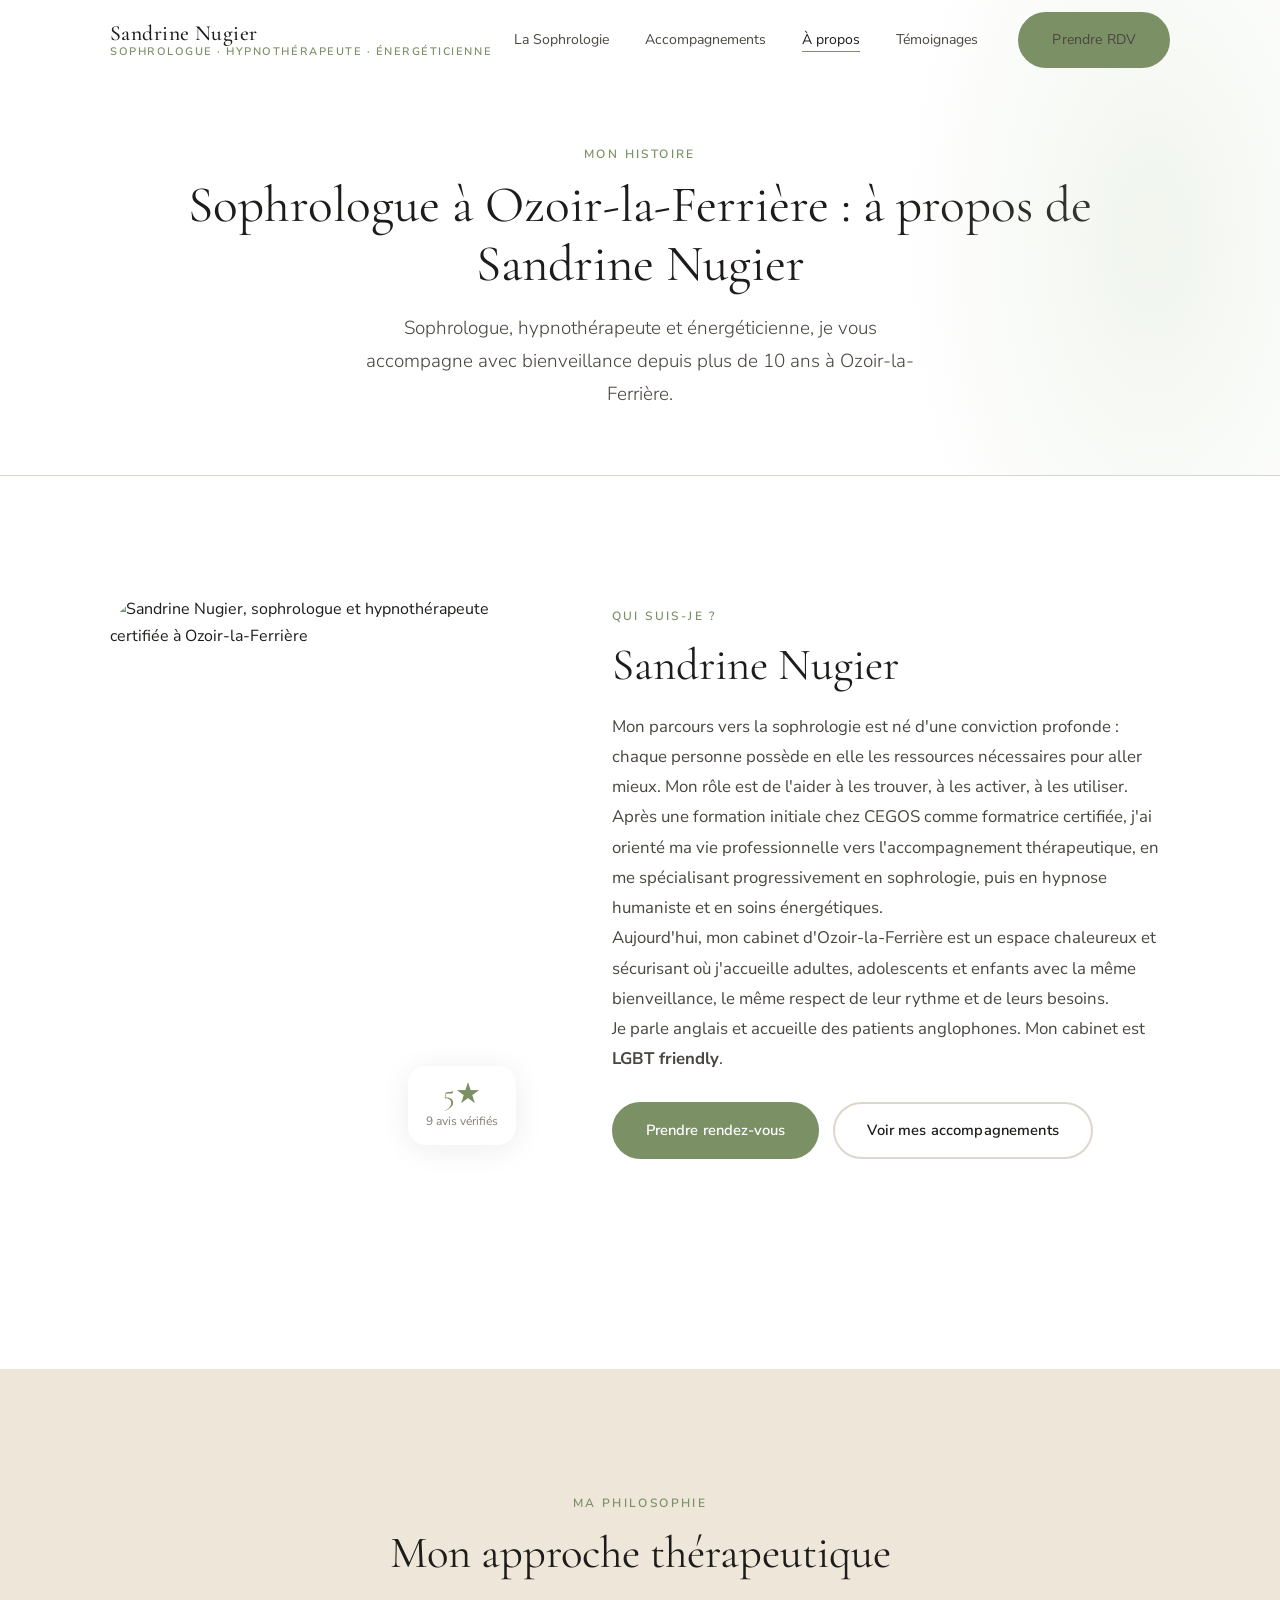
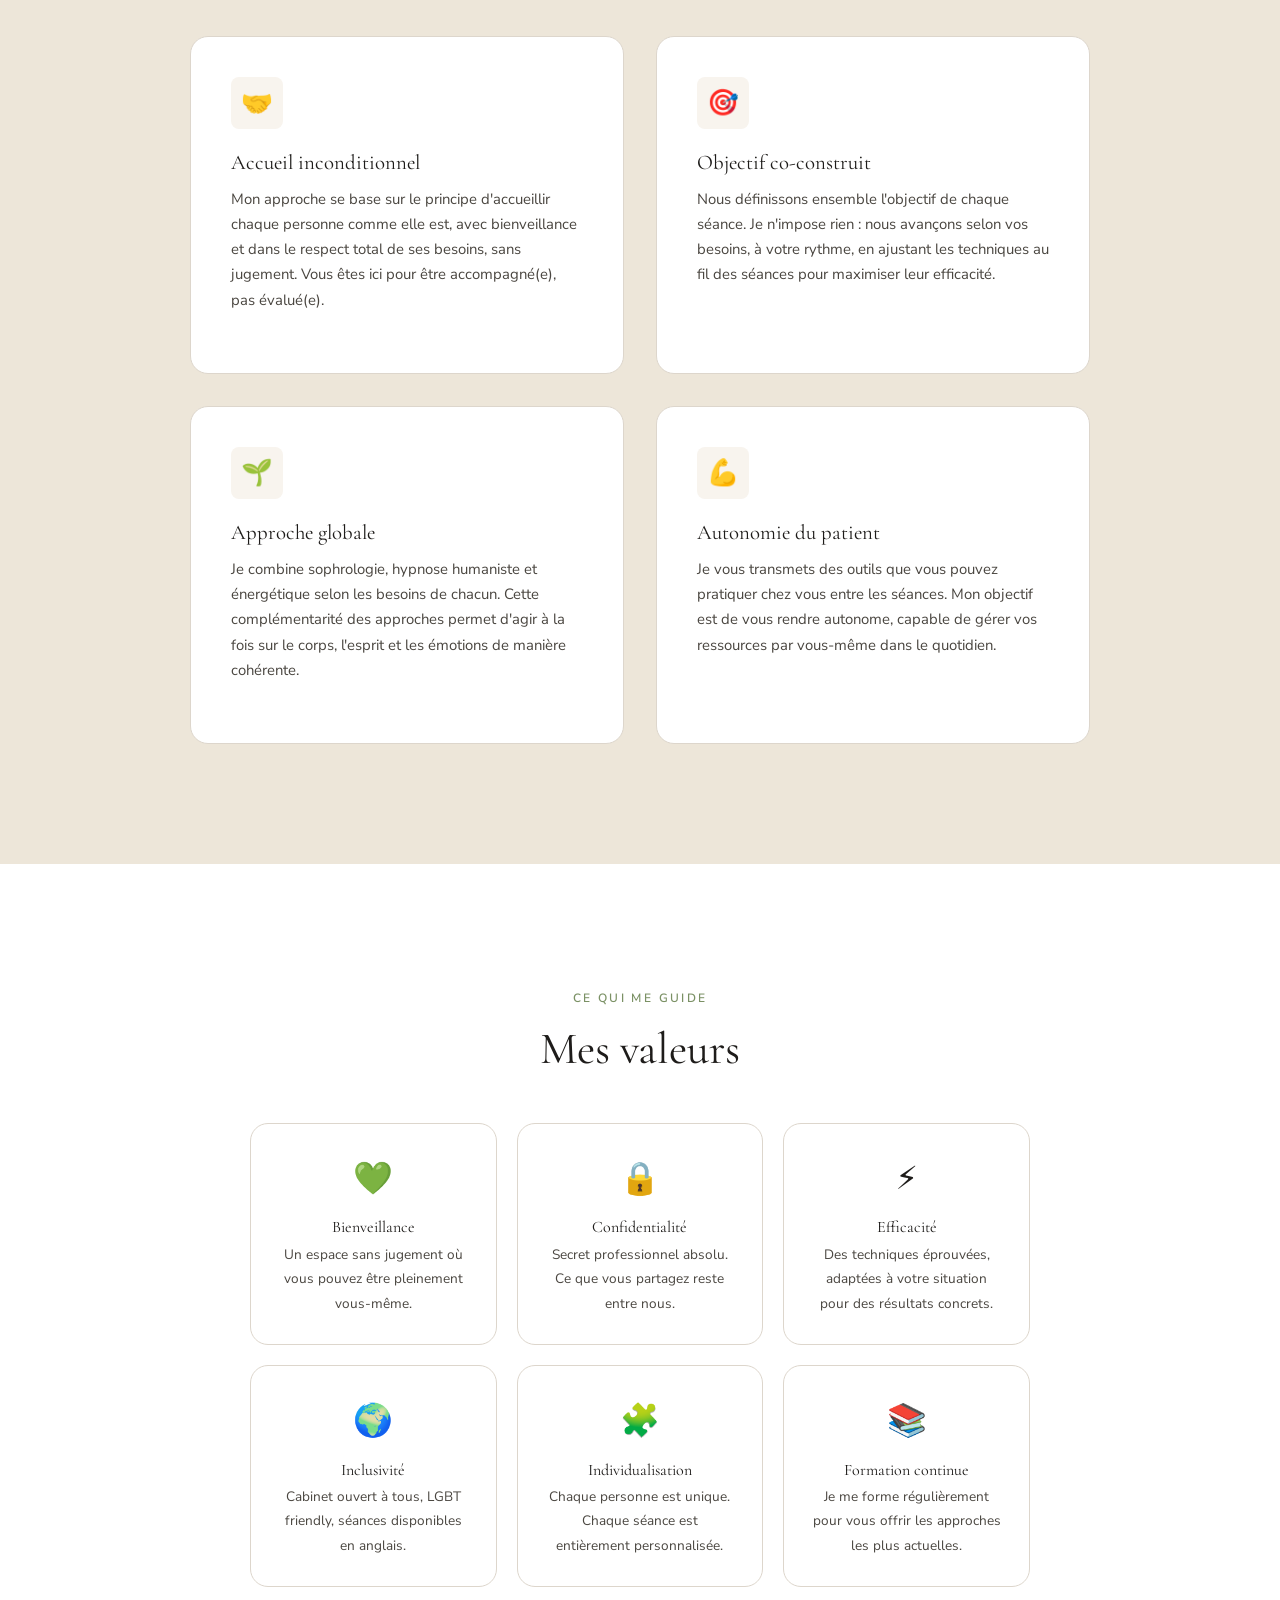
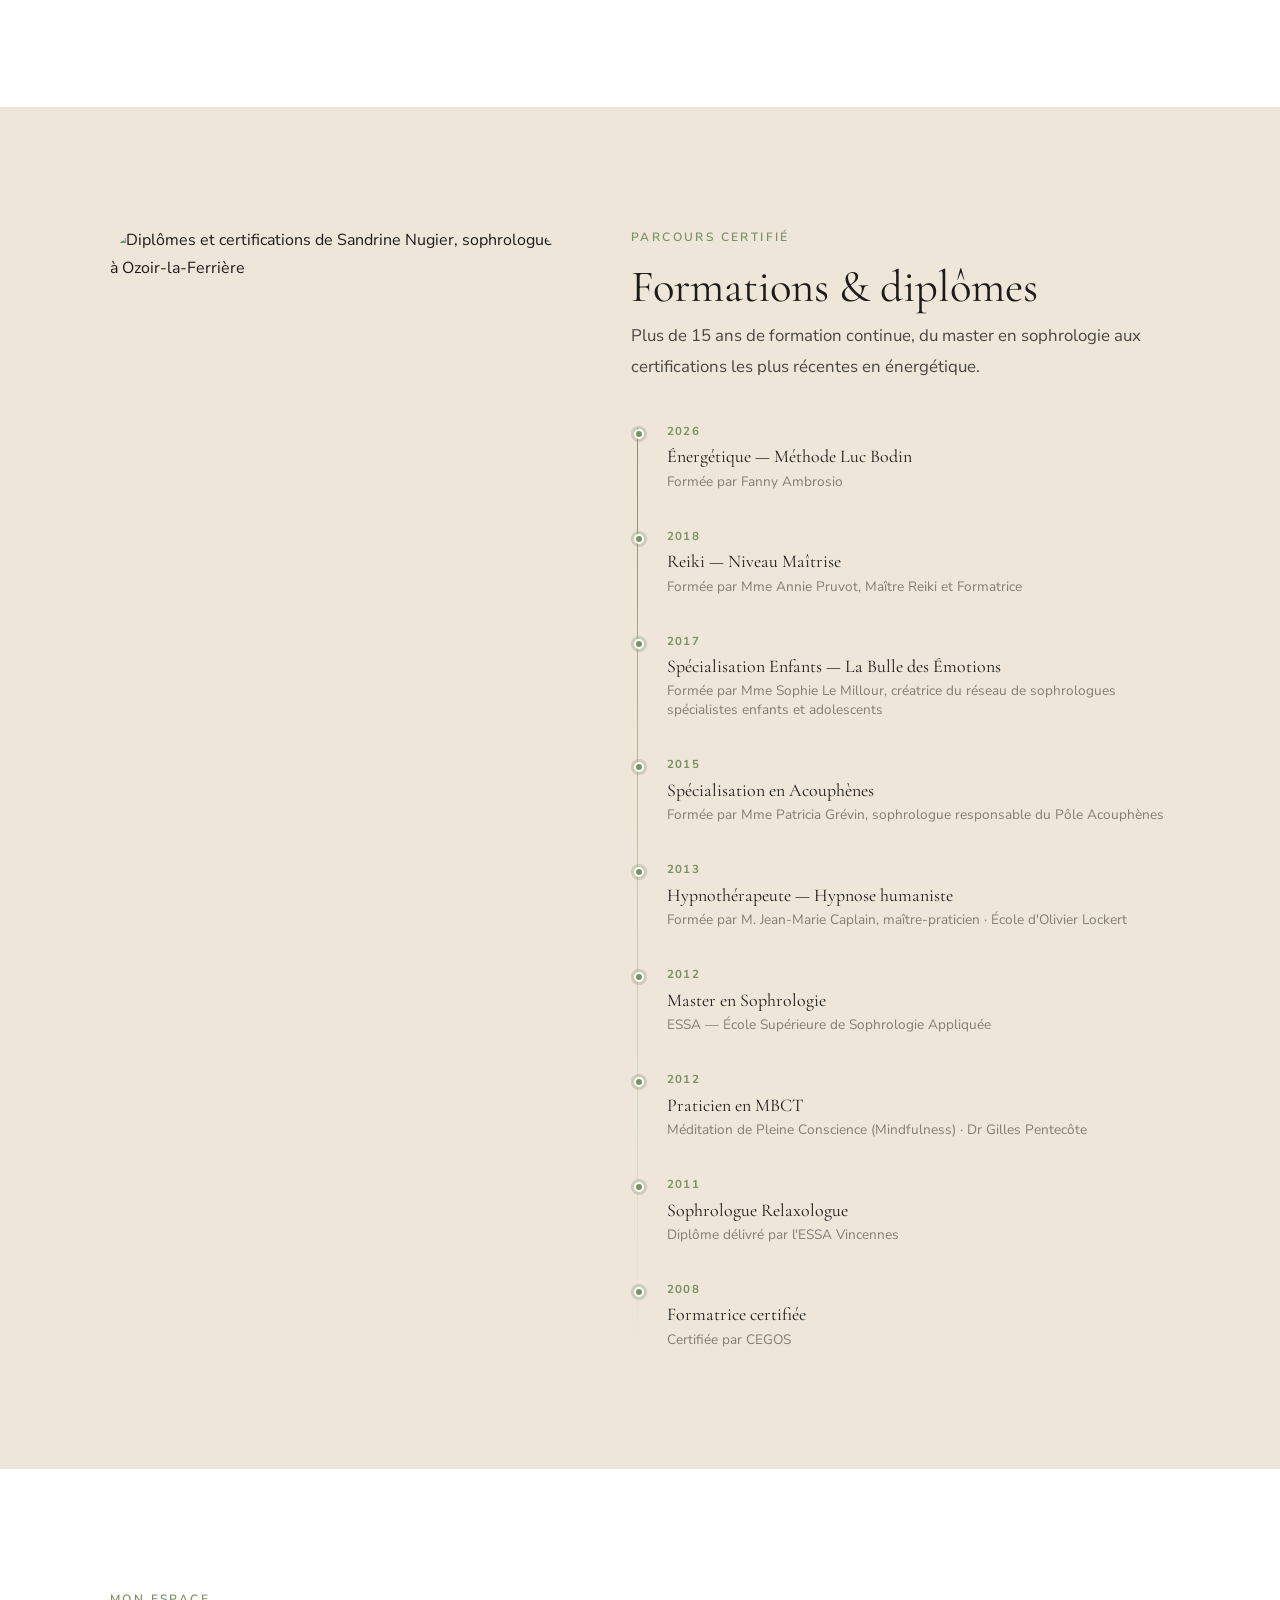
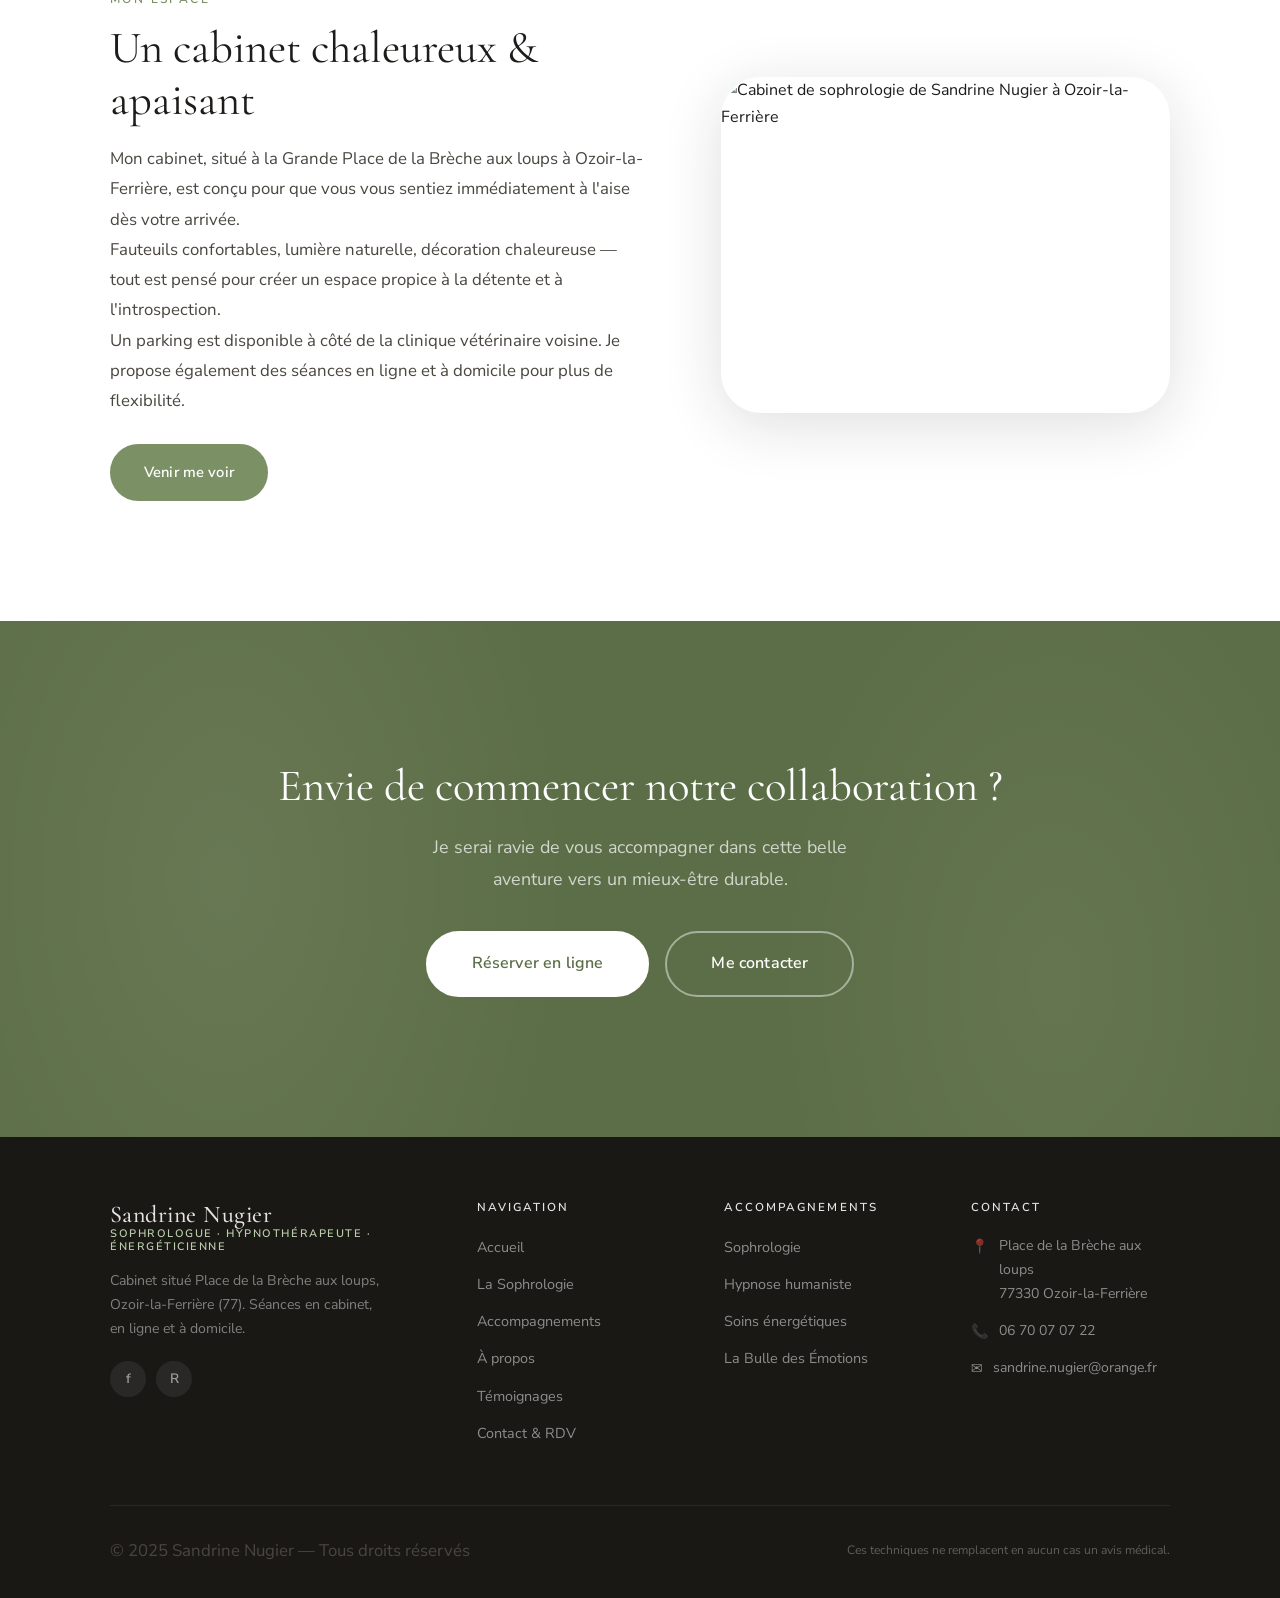
==== commit 5d5794e4: "SEO: optimisation complète pour référencement local sophrologue Ozoir-la-Ferrière - H1 optimisés ave" ====
--- a/a-propos.html
+++ b/a-propos.html
@@ -3,8 +3,15 @@
 <head>
   <meta charset="UTF-8">
   <meta name="viewport" content="width=device-width, initial-scale=1.0">
-  <title>À propos — Sandrine Nugier, Sophrologue à Ozoir-la-Ferrière</title>
-  <meta name="description" content="Découvrez Sandrine Nugier, sophrologue et hypnothérapeute certifiée à Ozoir-la-Ferrière. Son parcours, ses valeurs, ses formations et son approche bienveillante.">
+  <title>À propos de Sandrine Nugier — Sophrologue à Ozoir-la-Ferrière (77)</title>
+  <meta name="description" content="Sandrine Nugier, sophrologue et hypnothérapeute certifiée à Ozoir-la-Ferrière (77). 10+ ans d'expérience, 9 diplômes. Parcours, valeurs et approche bienveillante.">
+  <link rel="canonical" href="https://sandrinenugier.com/a-propos.html">
+  <meta property="og:type" content="website">
+  <meta property="og:title" content="À propos de Sandrine Nugier — Sophrologue Ozoir-la-Ferrière">
+  <meta property="og:description" content="Sophrologue et hypnothérapeute certifiée. 10+ ans d'expérience, 9 diplômes. Découvrez son parcours et ses valeurs.">
+  <meta property="og:url" content="https://sandrinenugier.com/a-propos.html">
+  <meta property="og:image" content="https://www.resalib.fr/app/images/partners/100744.png">
+  <meta property="og:locale" content="fr_FR">
   <link rel="preconnect" href="https://fonts.googleapis.com">
   <link rel="preconnect" href="https://fonts.gstatic.com" crossorigin>
   <link href="https://fonts.googleapis.com/css2?family=Cormorant+Garamond:ital,wght@0,300;0,400;0,500;0,600;1,300;1,400;1,500&family=Nunito+Sans:opsz,wght@6..12,300;6..12,400;6..12,600&display=swap" rel="stylesheet">
@@ -36,7 +43,7 @@
   <header class="page-header">
     <div class="container">
       <span class="eyebrow">Mon histoire</span>
-      <h1>À propos de moi</h1>
+      <h1>Sophrologue à Ozoir-la-Ferrière : à propos de Sandrine Nugier</h1>
       <p class="lead">
         Sophrologue, hypnothérapeute et énergéticienne, je vous accompagne
         avec bienveillance depuis plus de 10 ans à Ozoir-la-Ferrière.
@@ -52,7 +59,8 @@
           <div class="about-photo">
             <img
               src="https://www.resalib.fr/app/images/partners/100744_portrait.jpeg?1738061260"
-              alt="Sandrine Nugier, sophrologue et hypnothérapeute à Ozoir-la-Ferrière"
+              alt="Sandrine Nugier, sophrologue et hypnothérapeute certifiée à Ozoir-la-Ferrière"
+              loading="lazy"
             >
           </div>
           <div class="about-photo-badge">
@@ -189,7 +197,8 @@
           <div style="border-radius:var(--r-lg); overflow:hidden; aspect-ratio:3/4">
             <img
               src="https://www.resalib.fr/app/images/partners/100744_diplome.jpeg?1738061474"
-              alt="Diplômes et certifications de Sandrine Nugier"
+              alt="Diplômes et certifications de Sandrine Nugier, sophrologue à Ozoir-la-Ferrière"
+              loading="lazy"
               style="width:100%; height:100%; object-fit:cover"
             >
           </div>
@@ -290,7 +299,8 @@
           <div style="border-radius:var(--r-lg); overflow:hidden; aspect-ratio:4/3; box-shadow:var(--shadow-lg)">
             <img
               src="https://www.resalib.fr/app/images/partners/100744_cabinet.jpeg?1738061444"
-              alt="Cabinet de sophrologie de Sandrine Nugier"
+              alt="Cabinet de sophrologie de Sandrine Nugier à Ozoir-la-Ferrière"
+              loading="lazy"
               style="width:100%; height:100%; object-fit:cover"
             >
           </div>
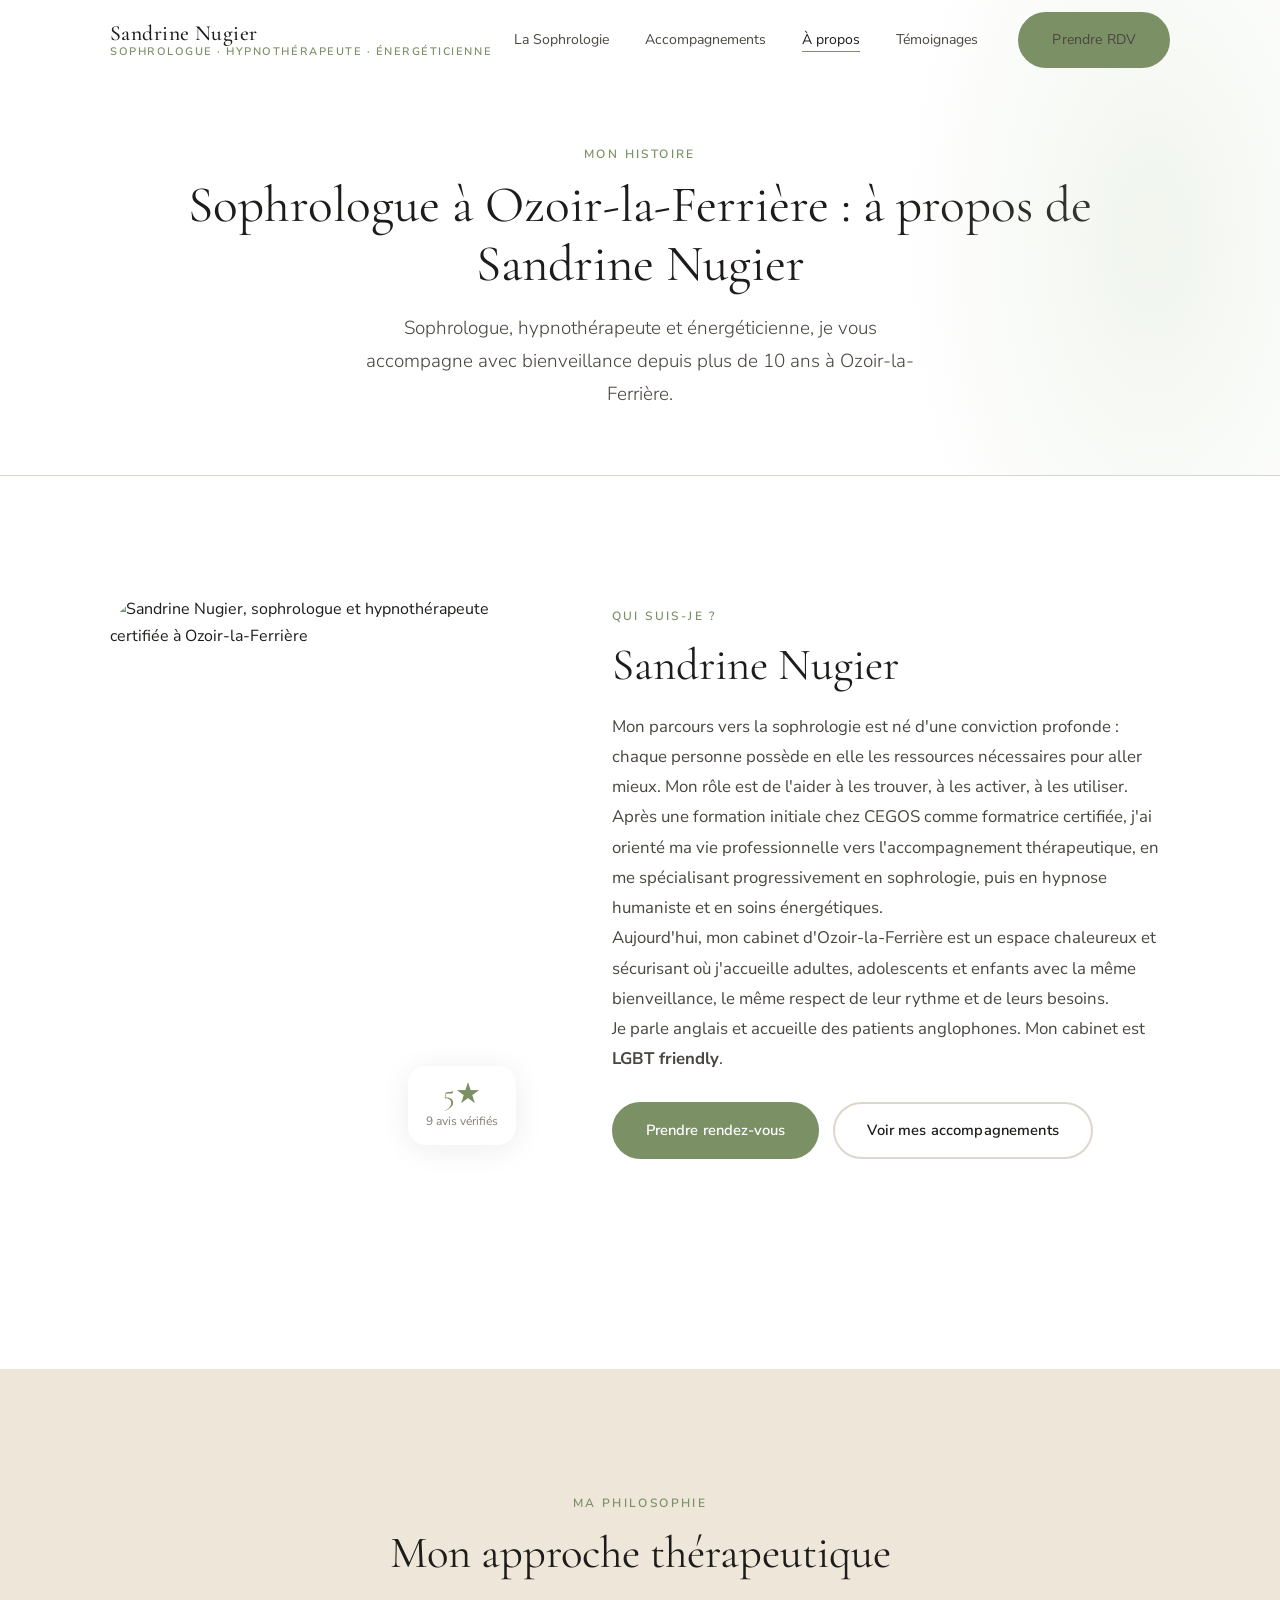
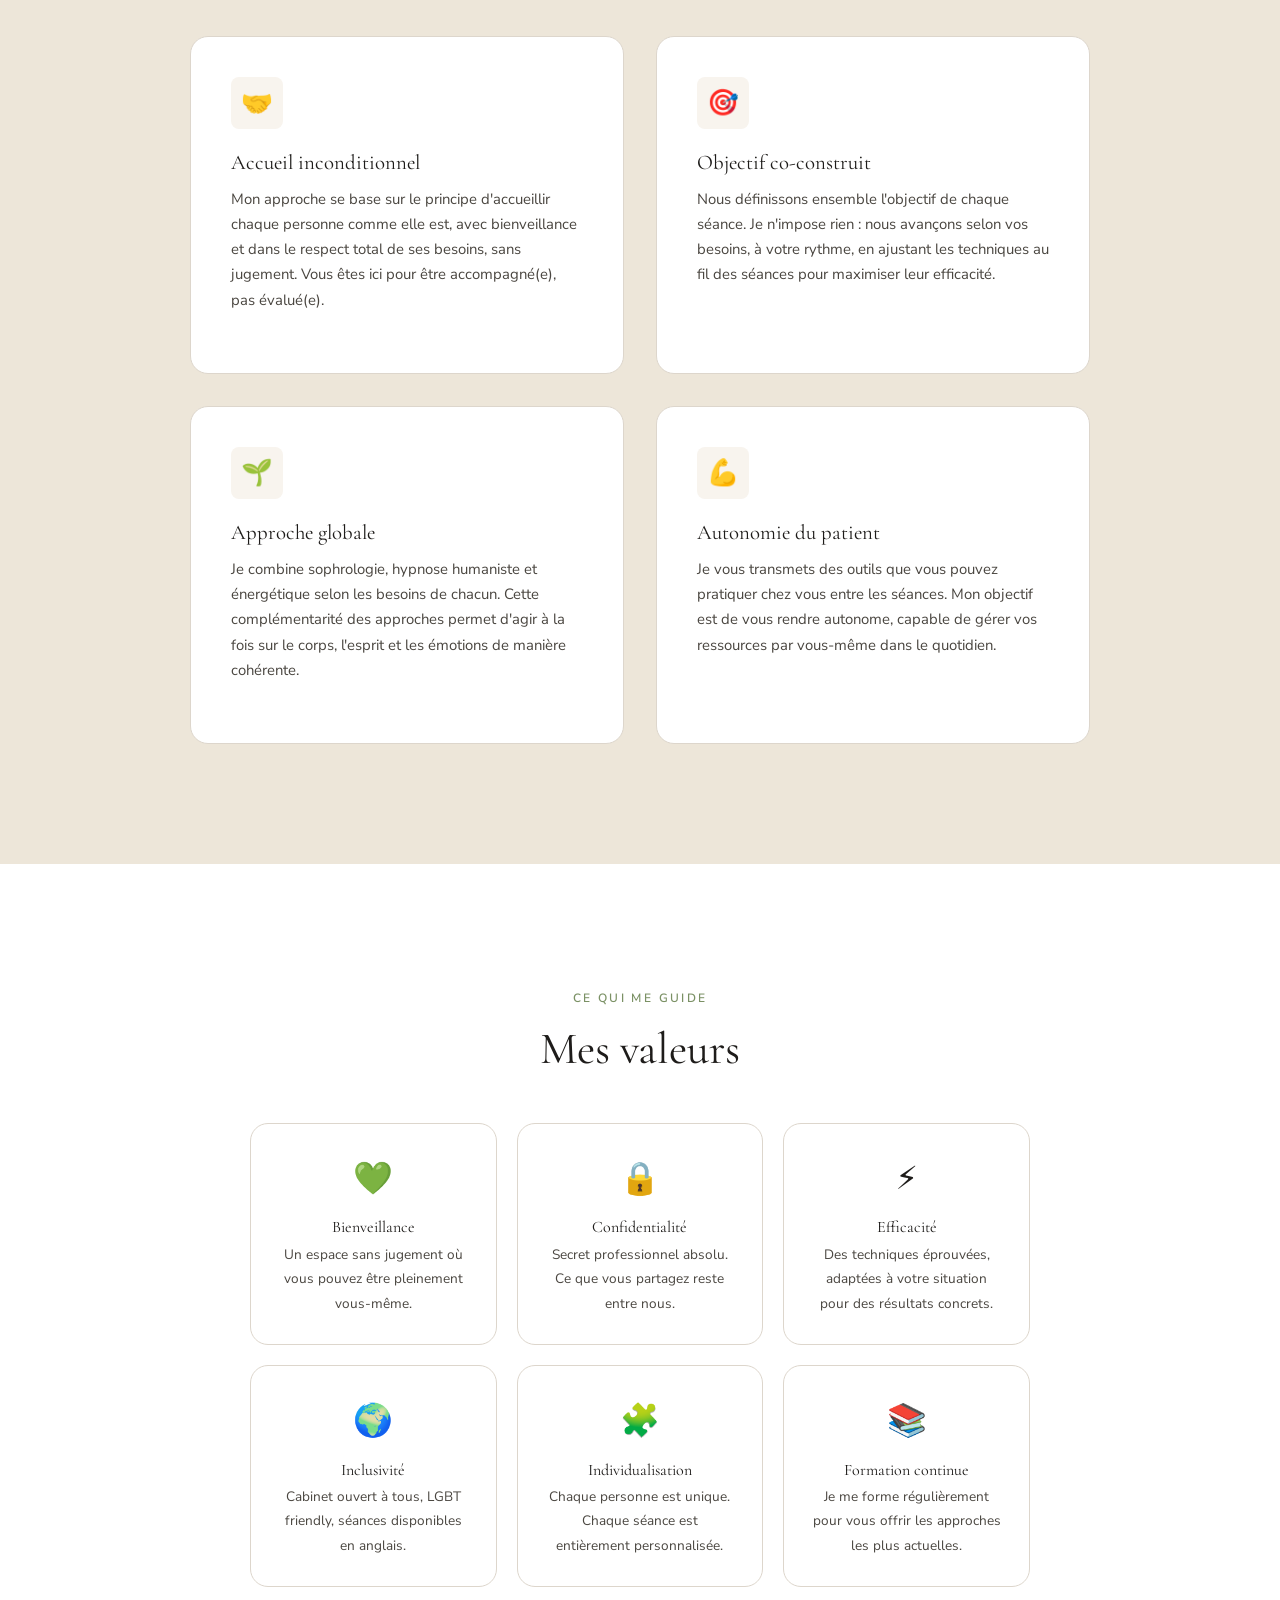
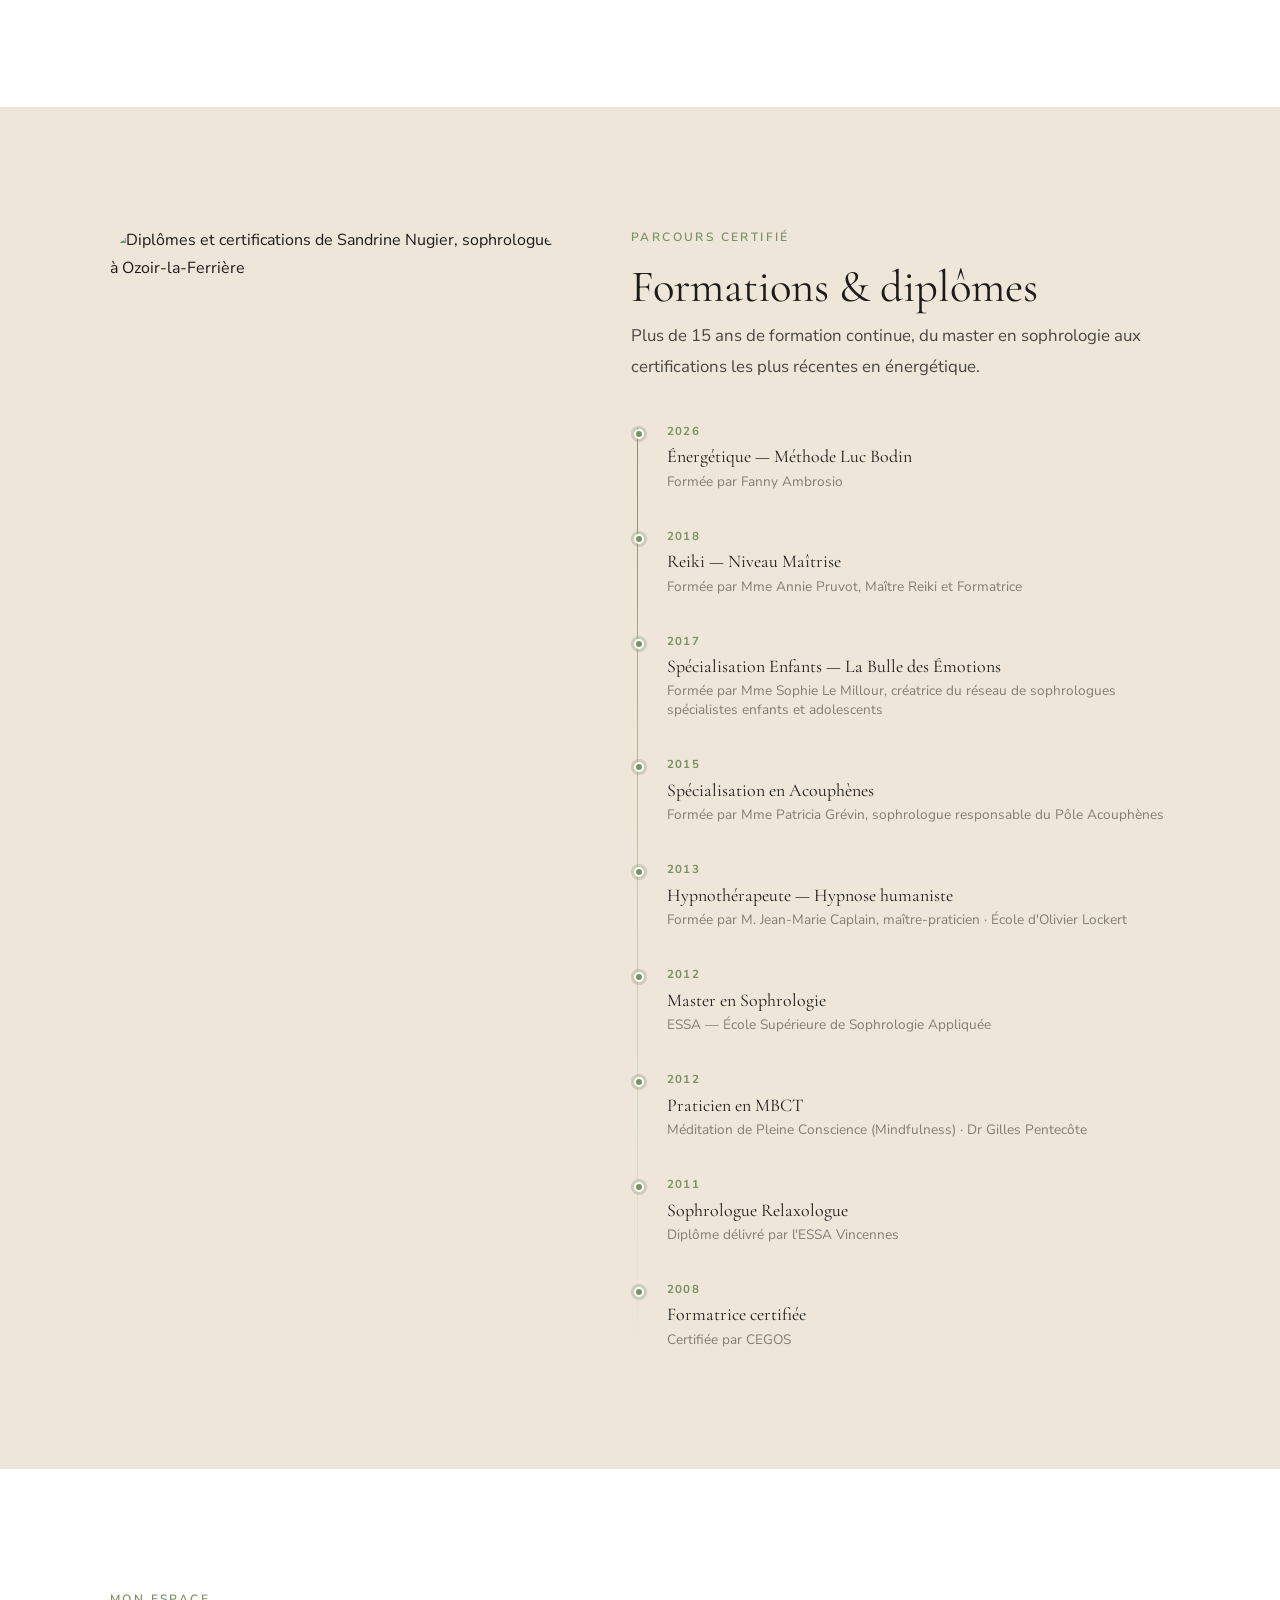
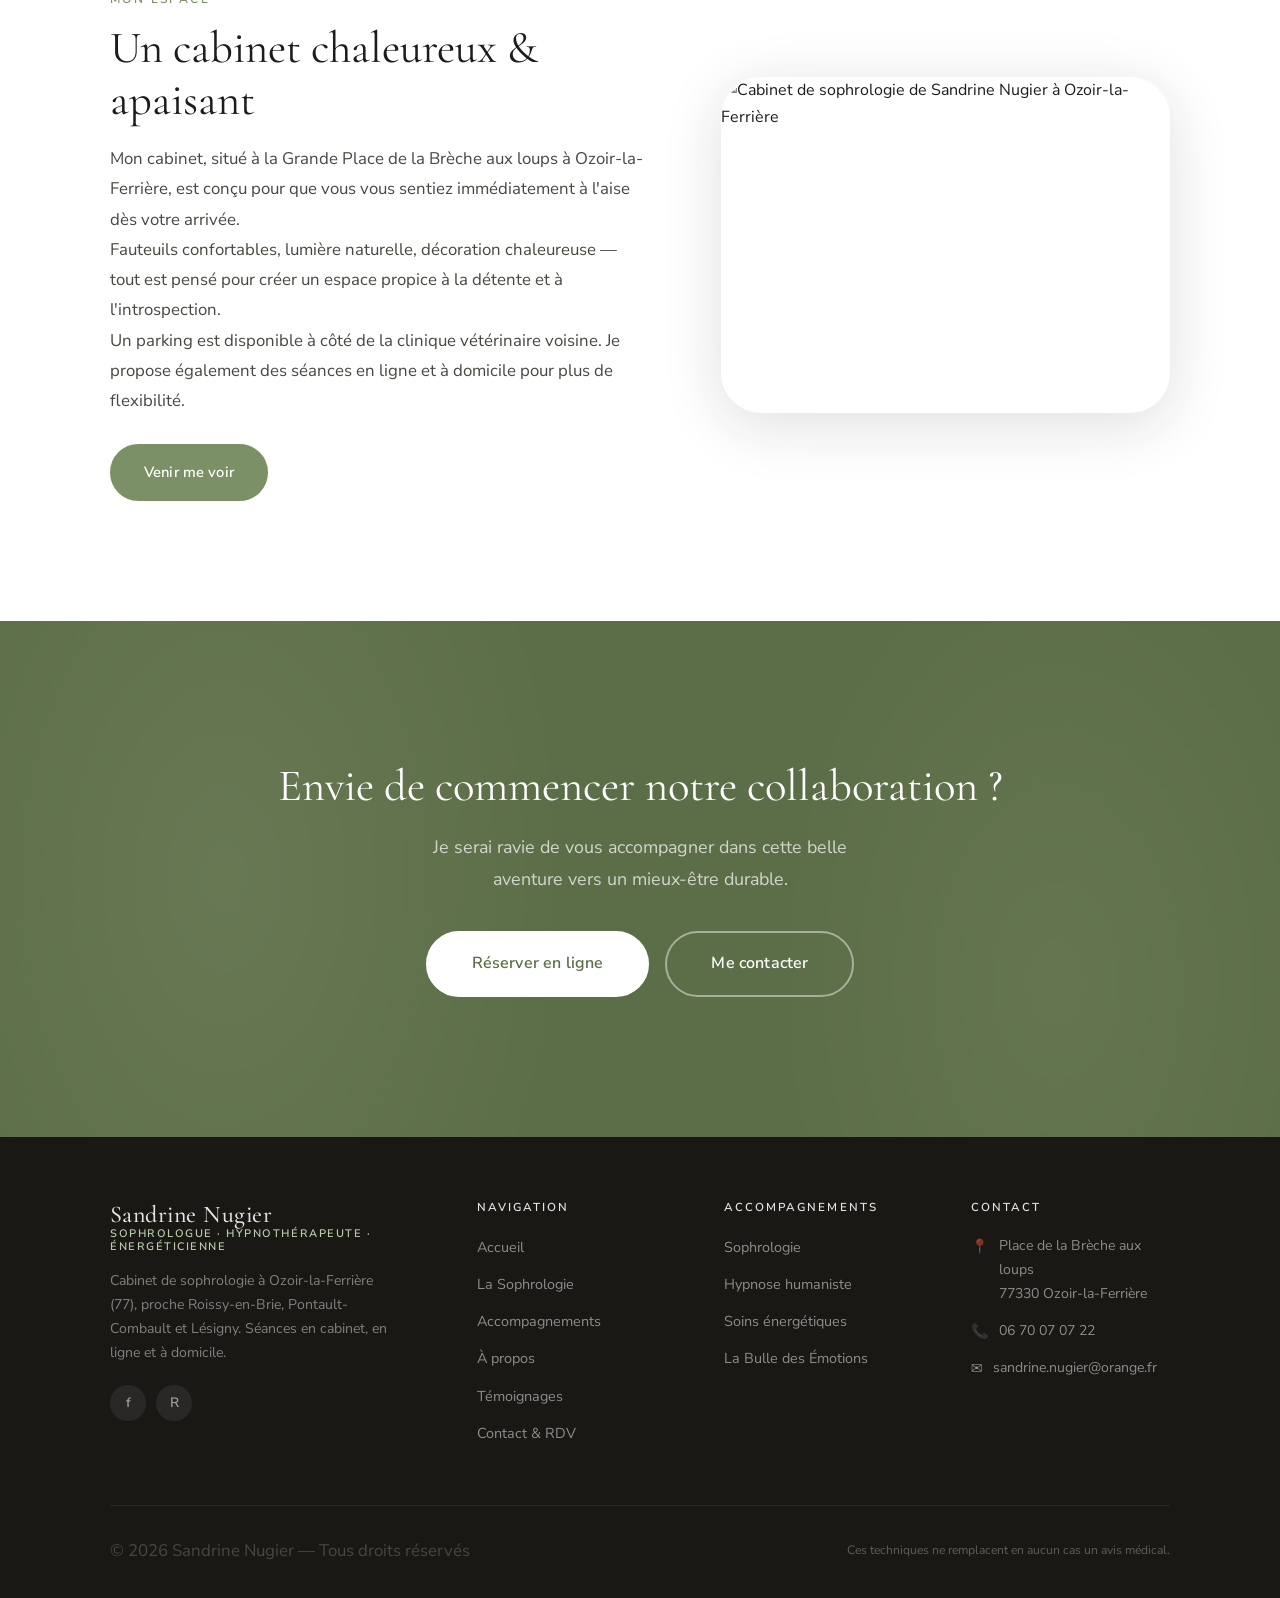
==== commit 2f9c4a12: "SEO: ajout BreadcrumbList, FAQPage contact, geo meta, balise main, villes voisines - JSON-LD Breadcr" ====
--- a/a-propos.html
+++ b/a-propos.html
@@ -12,10 +12,22 @@
   <meta property="og:url" content="https://sandrinenugier.com/a-propos.html">
   <meta property="og:image" content="https://www.resalib.fr/app/images/partners/100744.png">
   <meta property="og:locale" content="fr_FR">
+  <meta name="geo.region" content="FR-77">
+  <meta name="geo.placename" content="Ozoir-la-Ferrière">
   <link rel="preconnect" href="https://fonts.googleapis.com">
   <link rel="preconnect" href="https://fonts.gstatic.com" crossorigin>
   <link href="https://fonts.googleapis.com/css2?family=Cormorant+Garamond:ital,wght@0,300;0,400;0,500;0,600;1,300;1,400;1,500&family=Nunito+Sans:opsz,wght@6..12,300;6..12,400;6..12,600&display=swap" rel="stylesheet">
   <link rel="stylesheet" href="css/style.css">
+  <script type="application/ld+json">
+  {
+    "@context": "https://schema.org",
+    "@type": "BreadcrumbList",
+    "itemListElement": [
+      {"@type": "ListItem", "position": 1, "name": "Accueil", "item": "https://sandrinenugier.com/"},
+      {"@type": "ListItem", "position": 2, "name": "À propos", "item": "https://sandrinenugier.com/a-propos.html"}
+    ]
+  }
+  </script>
 </head>
 <body>
 
@@ -39,6 +51,7 @@
     </div>
   </nav>
 
+  <main>
   <!-- ======== PAGE HEADER ======== -->
   <header class="page-header">
     <div class="container">
@@ -321,6 +334,7 @@
     </div>
   </section>
 
+  </main>
   <!-- ======== FOOTER ======== -->
   <footer class="footer">
     <div class="container">
@@ -330,7 +344,7 @@
             <span class="nav-logo-name">Sandrine Nugier</span>
             <span class="nav-logo-title">Sophrologue · Hypnothérapeute · Énergéticienne</span>
           </a>
-          <p class="footer-desc">Cabinet situé Place de la Brèche aux loups, Ozoir-la-Ferrière (77). Séances en cabinet, en ligne et à domicile.</p>
+          <p class="footer-desc">Cabinet de sophrologie à Ozoir-la-Ferrière (77), proche Roissy-en-Brie, Pontault-Combault et Lésigny. Séances en cabinet, en ligne et à domicile.</p>
           <div class="footer-social" style="margin-top:20px">
             <a href="https://www.facebook.com/sandrine.nugier.sophrologie/" target="_blank" rel="noopener" aria-label="Facebook">f</a>
             <a href="https://www.resalib.fr/praticien/100744-sandrine-nugier-sophrologue-ozoir-la-ferriere" target="_blank" rel="noopener" aria-label="Resalib">R</a>
@@ -373,7 +387,7 @@
         </div>
       </div>
       <div class="footer-bottom">
-        <p>© 2025 Sandrine Nugier — Tous droits réservés</p>
+        <p>© 2026 Sandrine Nugier — Tous droits réservés</p>
         <p style="color:rgba(255,255,255,0.3); font-size:0.76rem">Ces techniques ne remplacent en aucun cas un avis médical.</p>
       </div>
     </div>
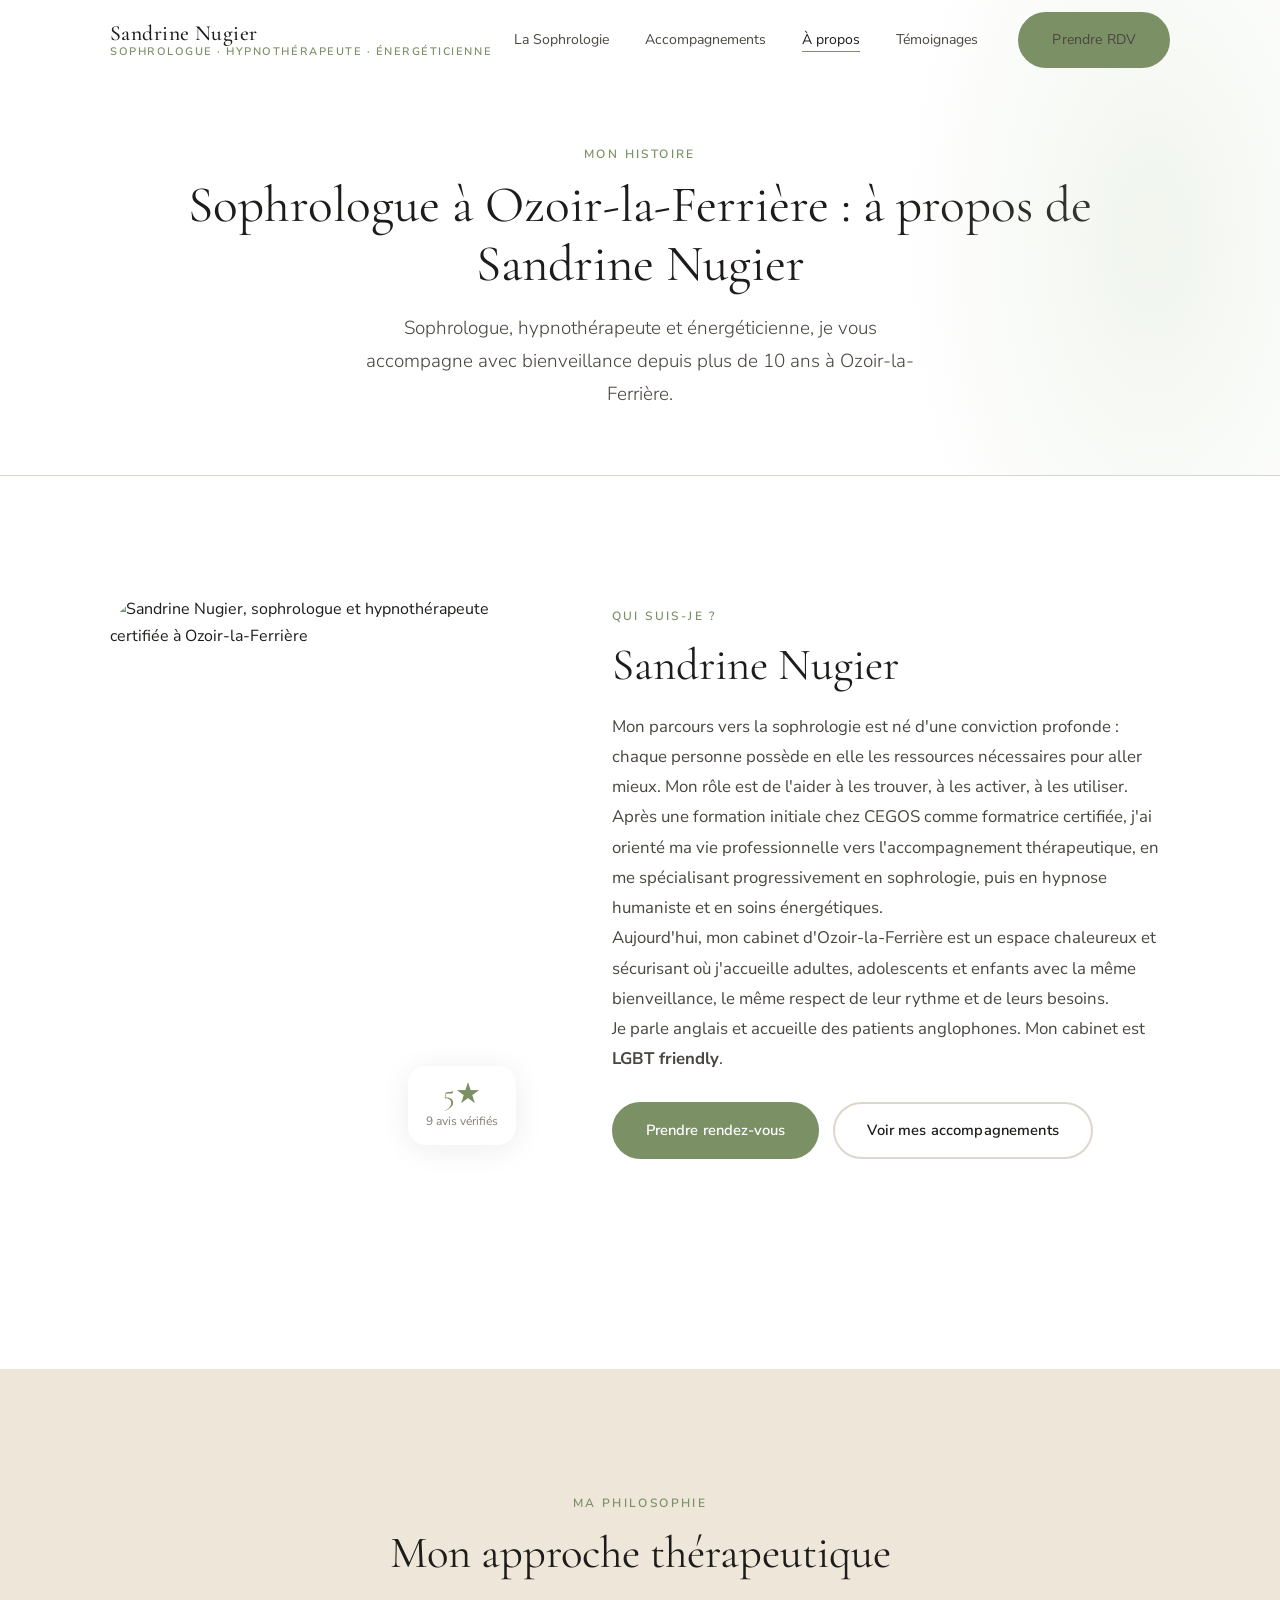
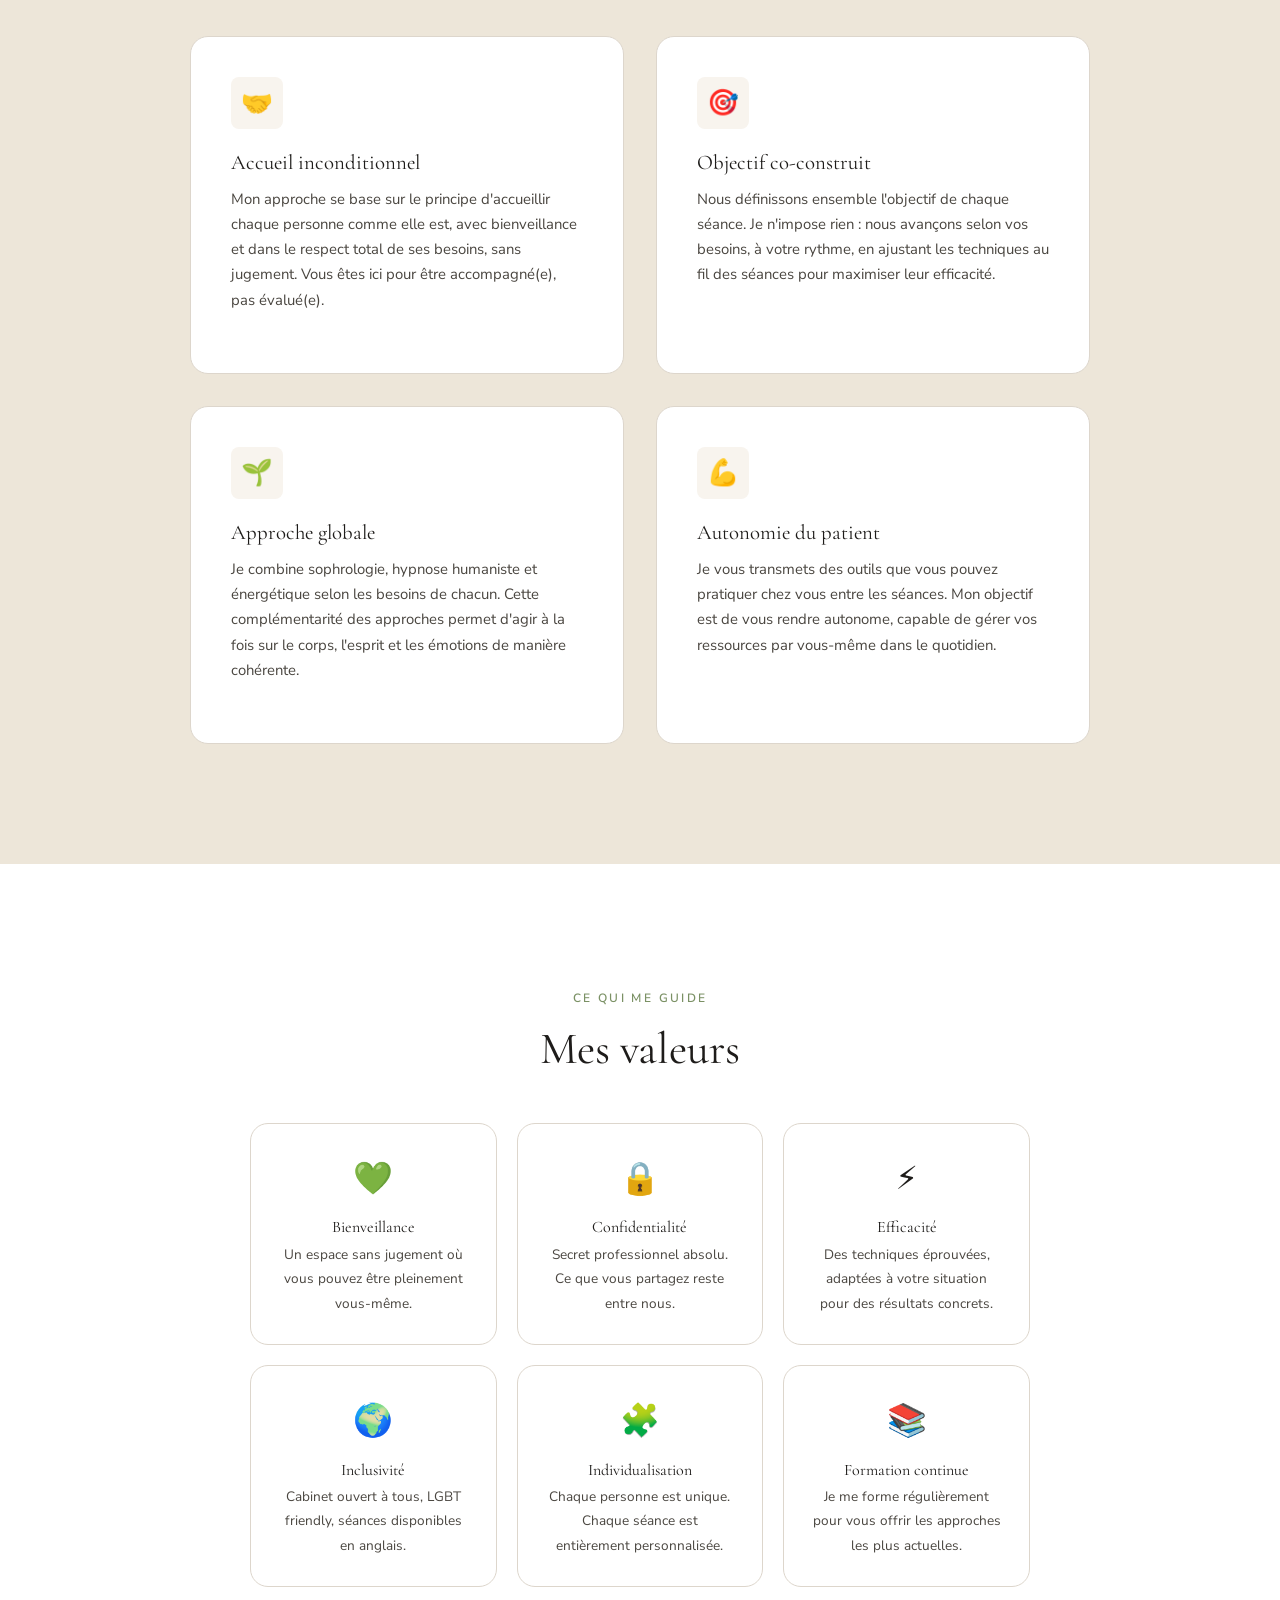
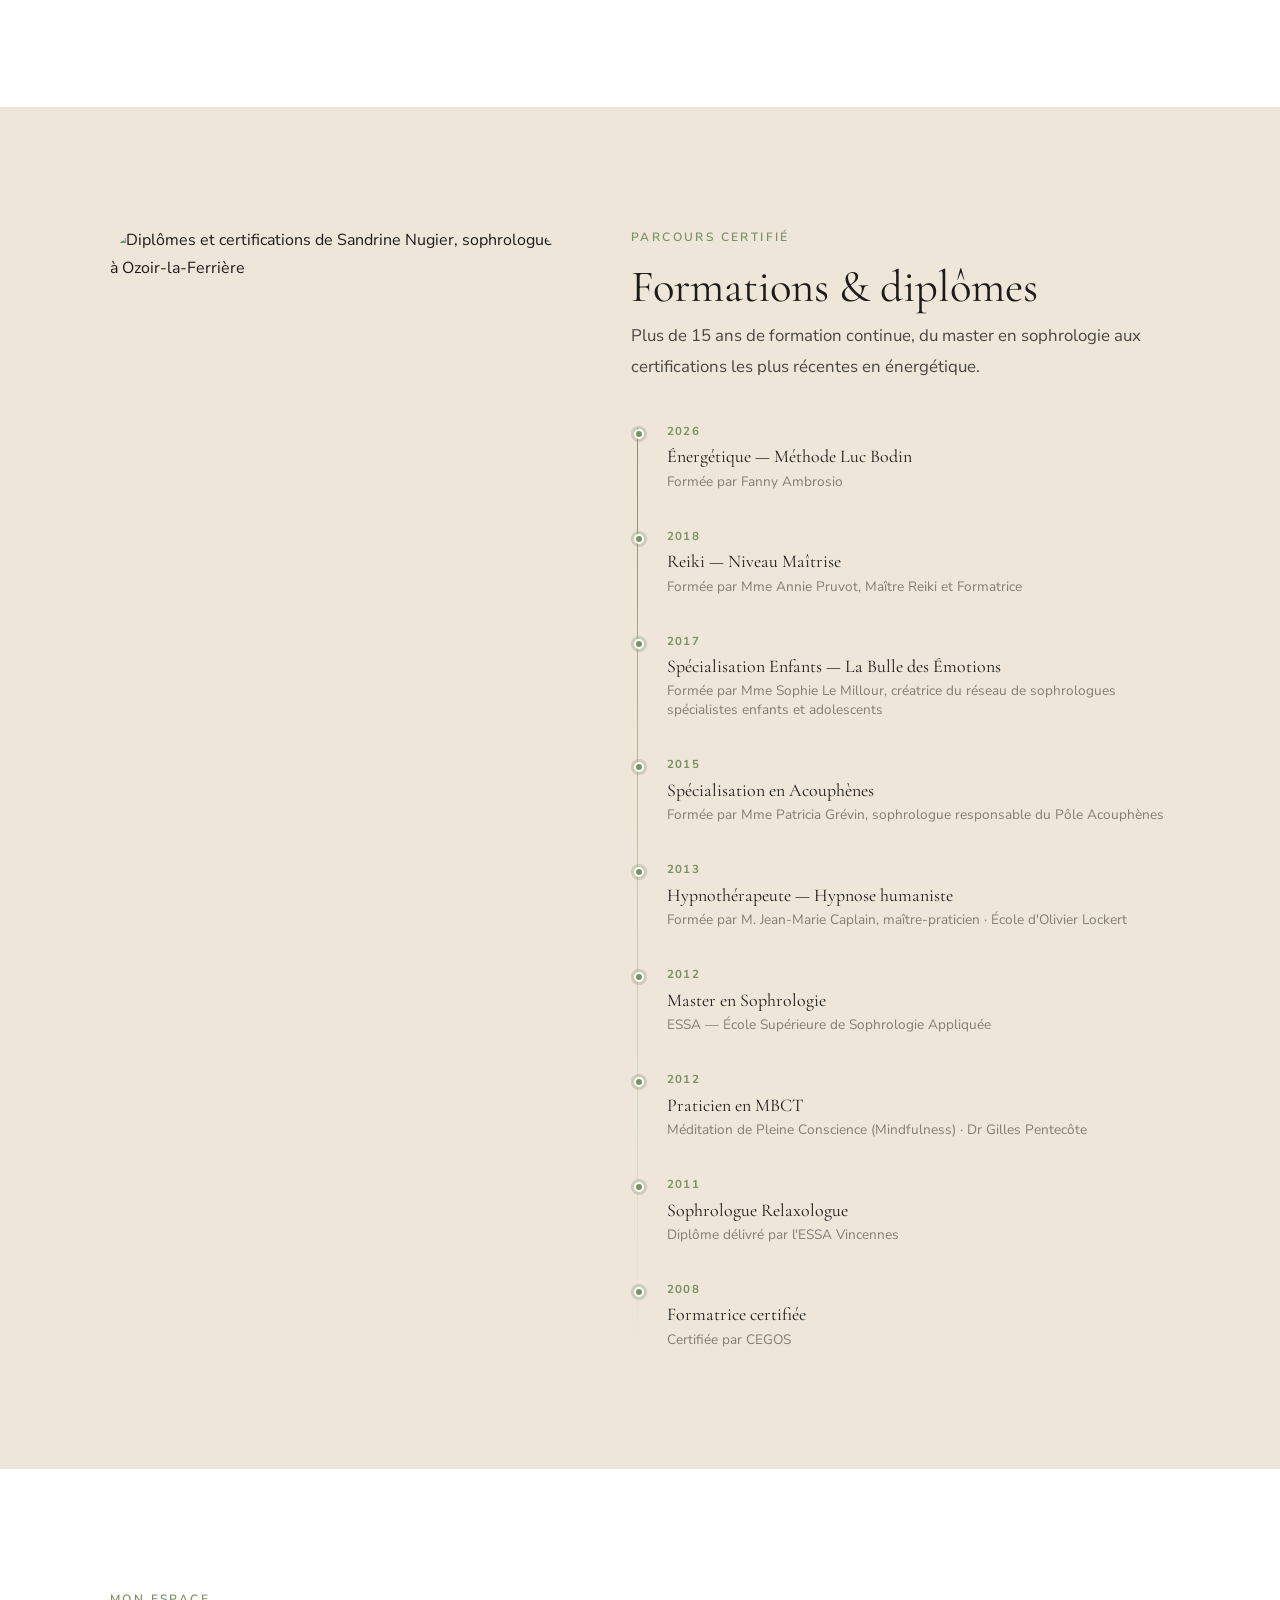
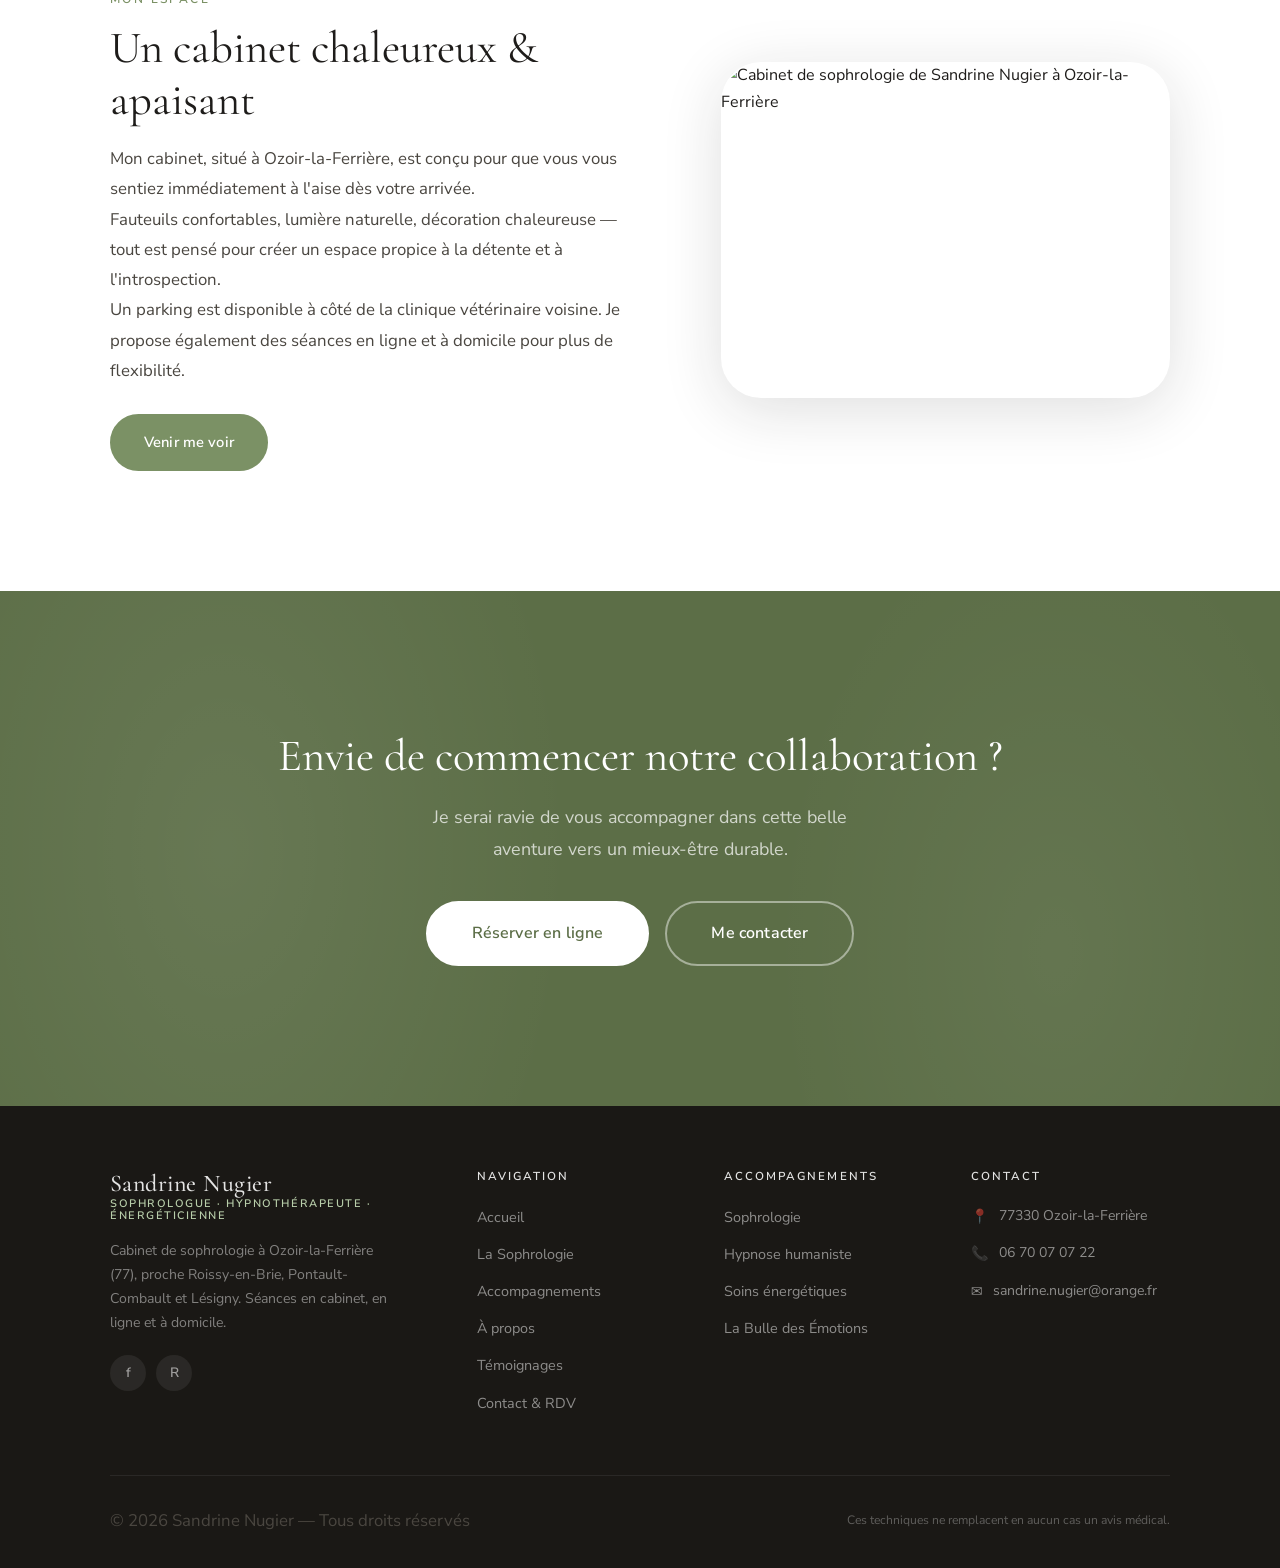
==== commit edb9ae0a: "Remove street address from the website and show only Ozoir-la-Ferrière (6af1d06918758af8205b960d)" ====
--- a/a-propos.html
+++ b/a-propos.html
@@ -1,6 +1,15 @@
 <!DOCTYPE html>
 <html lang="fr">
 <head>
+  <!-- Google tag (gtag.js) -->
+  <script async src="https://www.googletagmanager.com/gtag/js?id=G-BDQ49QRZJS"></script>
+  <script>
+    window.dataLayer = window.dataLayer || [];
+    function gtag(){dataLayer.push(arguments);}
+    gtag('js', new Date());
+
+    gtag('config', 'G-BDQ49QRZJS');
+  </script>
   <meta charset="UTF-8">
   <meta name="viewport" content="width=device-width, initial-scale=1.0">
   <title>À propos de Sandrine Nugier — Sophrologue à Ozoir-la-Ferrière (77)</title>
@@ -71,7 +80,7 @@
         <div class="fade-in" style="position:relative">
           <div class="about-photo">
             <img
-              src="https://www.resalib.fr/app/images/partners/100744_portrait.jpeg?1738061260"
+              src="https://www.resalib.fr/app/images/partners/100744.png"
               alt="Sandrine Nugier, sophrologue et hypnothérapeute certifiée à Ozoir-la-Ferrière"
               loading="lazy"
             >
@@ -293,7 +302,7 @@
           <span class="eyebrow" style="display:block; margin-bottom:14px">Mon espace</span>
           <h2 style="margin-bottom:18px">Un cabinet chaleureux &amp; apaisant</h2>
           <p>
-            Mon cabinet, situé à la Grande Place de la Brèche aux loups à Ozoir-la-Ferrière,
+            Mon cabinet, situé à Ozoir-la-Ferrière,
             est conçu pour que vous vous sentiez immédiatement à l'aise dès votre arrivée.
           </p>
           <p>
@@ -374,7 +383,7 @@
           <h4>Contact</h4>
           <div class="footer-contact-item">
             <span class="footer-contact-icon">📍</span>
-            <span>Place de la Brèche aux loups<br>77330 Ozoir-la-Ferrière</span>
+            <span>77330 Ozoir-la-Ferrière</span>
           </div>
           <div class="footer-contact-item">
             <span class="footer-contact-icon">📞</span>
